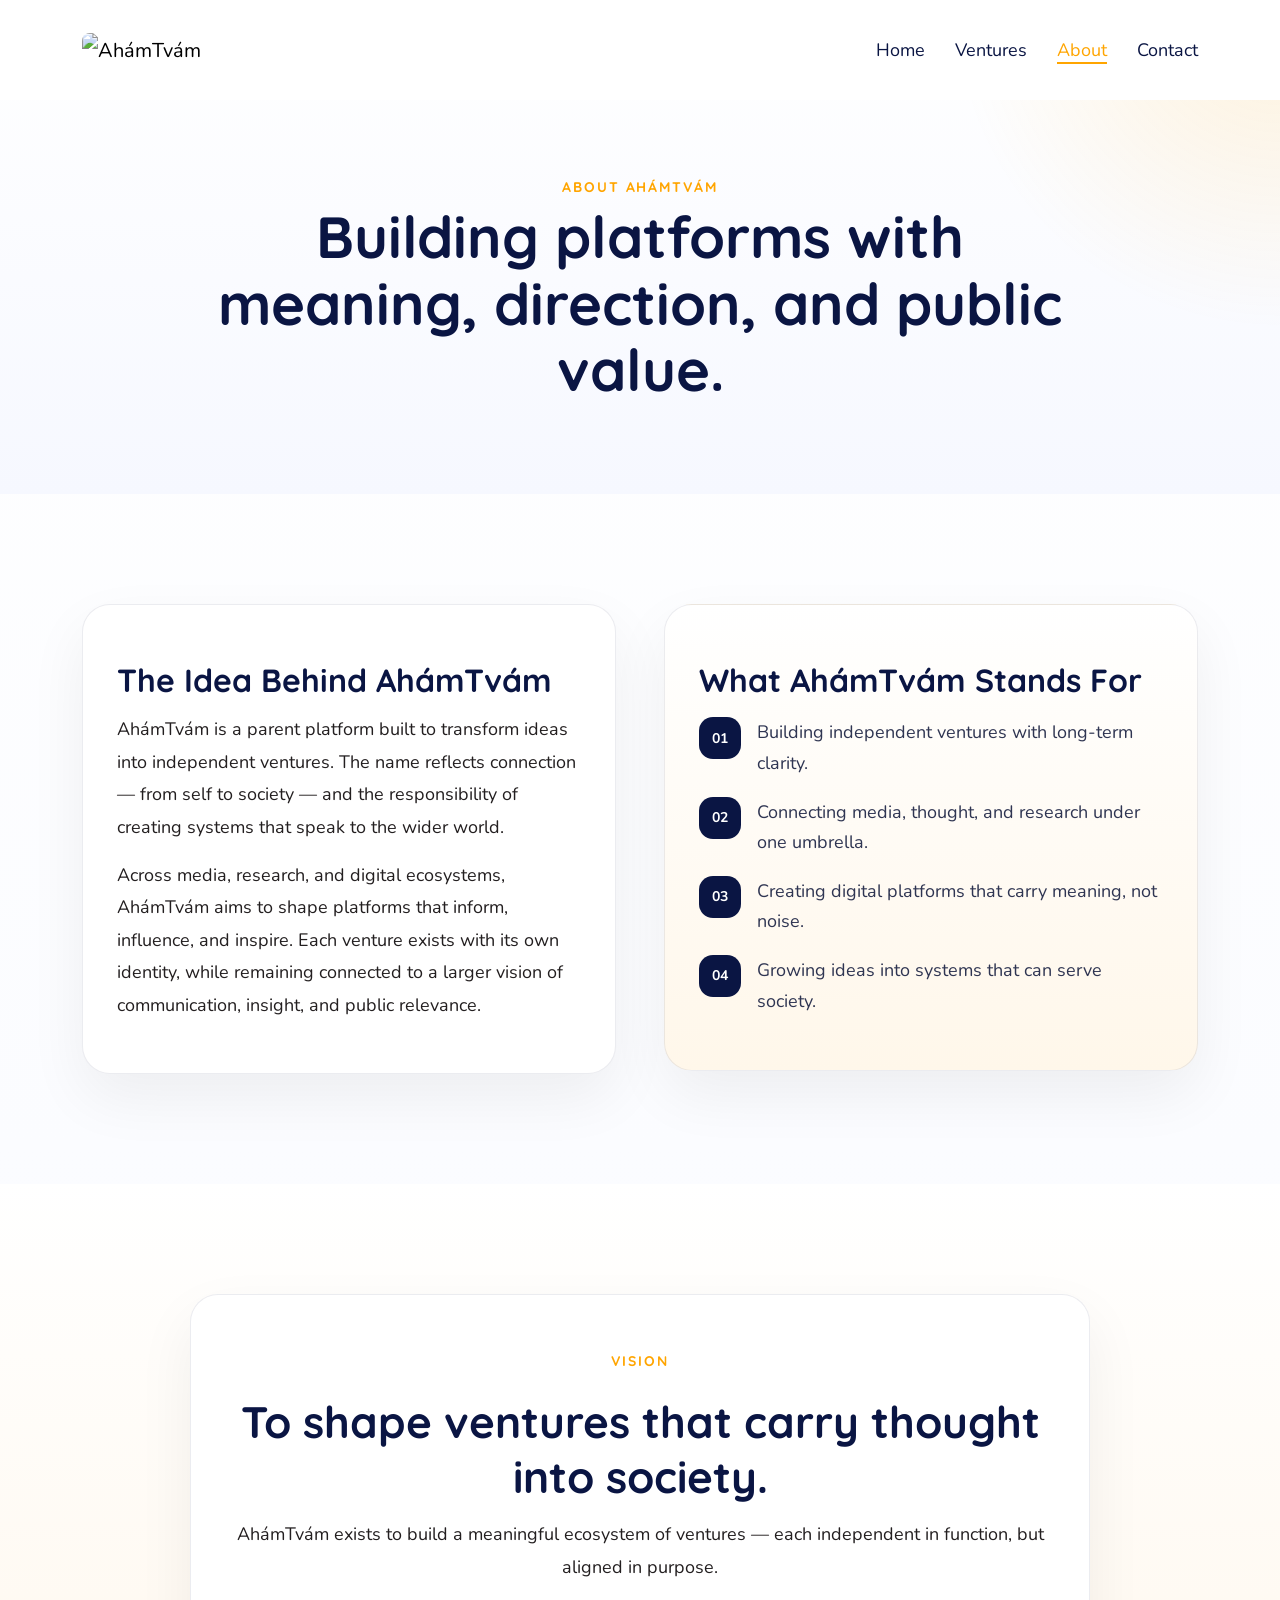
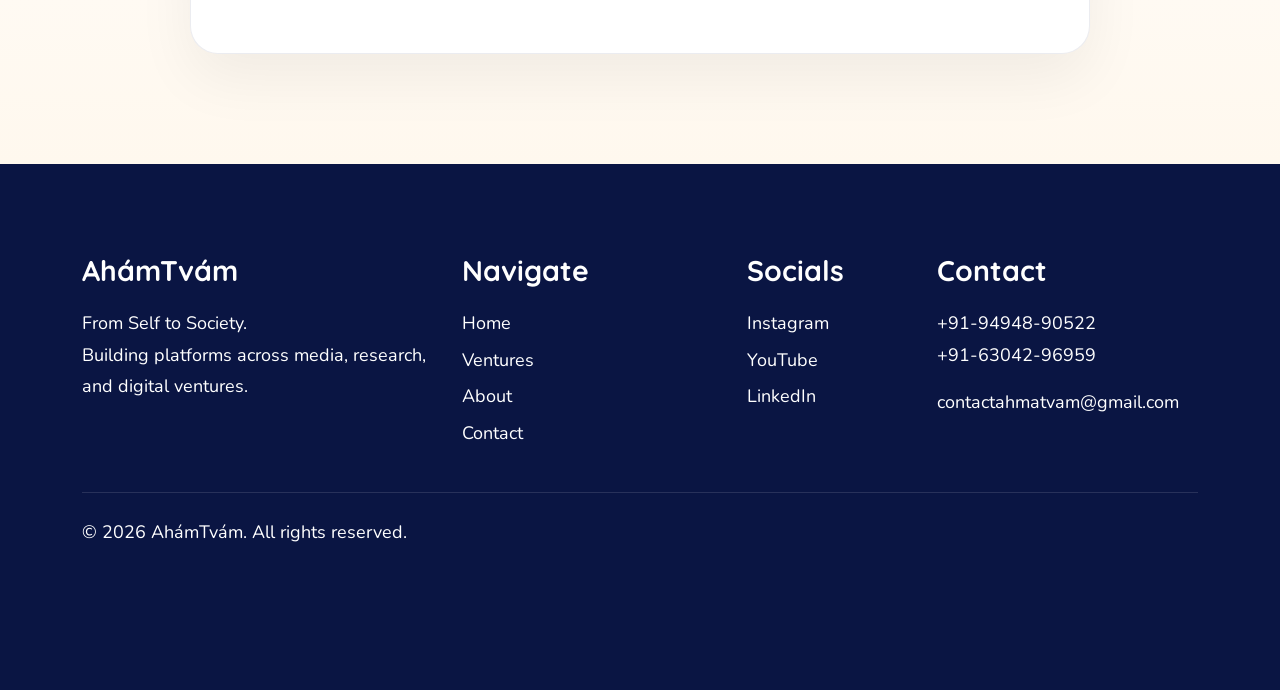
==== about.html @ 013cb541 "Add files via upload" ====
<!doctype html>
<html class="no-js" lang="en">
<head>
    <meta charset="utf-8">
    <title>About — AhámTvám</title>
    <meta name="description" content="About AhámTvám">
    <meta name="viewport" content="width=device-width, initial-scale=1">
    <meta name="theme-color" content="#0A1543">
    <link rel="icon" type="image/jpeg" href="images/ahamtvam-logo.jpeg"/>
    <link rel="stylesheet" href="css/aos.css">
    <link rel="stylesheet" href="css/normalize.css">
    <link rel="stylesheet" href="css/slinky.min.css">
    <link rel="stylesheet" href="css/slinky-mobile-theme.css">
    <link rel="stylesheet" href="css/font-awesome.min.css">
    <link href="https://cdn.jsdelivr.net/npm/bootstrap@5.1.3/dist/css/bootstrap.min.css" rel="stylesheet" crossorigin="anonymous">
    <link rel="stylesheet" href="css/main.css">
    <link rel="stylesheet" href="css/reset.css">
    <link rel="stylesheet" href="css/miwlo.css">
    <link rel="stylesheet" href="css/responsive.css">
    <link rel="stylesheet" href="css/ahamtvam-custom.css">
</head>
<body class="inner-page-body">
    <header class="header-area-desktop miwlo-white-bg miwlo-header-black">
        <div class="container"><div class="row"><div class="col">
            <nav class="navbar navbar-expand-md miwlo-initial-navbar">
                <a class="navbar-brand" href="index.html"><img src="images/ahamtvam-logo.jpeg" alt="AhámTvám"></a>
                <div class="collapse navbar-collapse">
                    <ul class="navbar-nav ms-auto">
                        <li class="menu-item"><a href="index.html">Home</a></li>
                        <li class="menu-item"><a href="index.html#ventures">Ventures</a></li>
                        <li class="menu-item"><a class="active" href="about.html">About</a></li>
                        <li class="menu-item"><a href="contact.html">Contact</a></li>
                    </ul>
                </div>
            </nav>
        </div></div></div>
    </header>

    <div class="miwlo-header-area-mobile">
        <div class="miwlo-header-mobile"><div class="container-fluid"><div class="row"><div class="col">
            <ul class="active">
                <li><a class="mobile-logo" href="index.html"><img src="images/ahamtvam-logo.jpeg" alt="AhámTvám"></a></li>
                <li>
                    <a href="#"><span><span class="bar"></span><span class="bar"></span><span class="bar"></span></span></a>
                    <ul>
                        <li><a href="index.html">Home</a></li>
                        <li><a href="index.html#ventures">Ventures</a></li>
                        <li><a href="about.html">About</a></li>
                        <li><a href="contact.html">Contact</a></li>
                    </ul>
                </li>
            </ul>
        </div></div></div></div>
    </div>

    <section class="inner-page-hero">
        <div class="container">
            <div class="row">
                <div class="col-12 text-center" data-aos="fade-up" data-aos-delay="150">
                    <p class="section-subheading">About AhámTvám</p>
                    <h1>Building platforms with meaning, direction, and public value.</h1>
                </div>
            </div>
        </div>
    </section>

    <section class="ahamtvam-section">
        <div class="container">
            <div class="row g-5 align-items-start">
                <div class="col-lg-6" data-aos="fade-up" data-aos-delay="200">
                    <div class="copy-panel">
                        <h2>The Idea Behind AhámTvám</h2>
                        <p>AhámTvám is a parent platform built to transform ideas into independent ventures. The name reflects connection — from self to society — and the responsibility of creating systems that speak to the wider world.</p>
                        <p>Across media, research, and digital ecosystems, AhámTvám aims to shape platforms that inform, influence, and inspire. Each venture exists with its own identity, while remaining connected to a larger vision of communication, insight, and public relevance.</p>
                    </div>
                </div>
                <div class="col-lg-6" data-aos="fade-up" data-aos-delay="300">
                    <div class="copy-panel emphasis-panel">
                        <h2>What AhámTvám Stands For</h2>
                        <ul class="about-list">
                            <li><span>01</span> Building independent ventures with long-term clarity.</li>
                            <li><span>02</span> Connecting media, thought, and research under one umbrella.</li>
                            <li><span>03</span> Creating digital platforms that carry meaning, not noise.</li>
                            <li><span>04</span> Growing ideas into systems that can serve society.</li>
                        </ul>
                    </div>
                </div>
            </div>
        </div>
    </section>

    <section class="ahamtvam-section philosophy-section">
        <div class="container">
            <div class="philosophy-panel text-center" data-aos="zoom-in" data-aos-delay="150">
                <p class="section-subheading">Vision</p>
                <h2>To shape ventures that carry thought into society.</h2>
                <p>AhámTvám exists to build a meaningful ecosystem of ventures — each independent in function, but aligned in purpose.</p>
            </div>
        </div>
    </section>

    <div class="miwlo-footer-wrap ahamtvam-footer">
        <div class="container">
            <div class="row g-4">
                <div class="col-lg-4 col-sm-12">
                    <div class="miwlo-footer-text">
                        <h3>AhámTvám</h3>
                        <p>From Self to Society.<br>Building platforms across media, research, and digital ventures.</p>
                    </div>
                </div>
                <div class="col-lg-3 col-sm-4">
                    <div class="miwlo-footer-text">
                        <h3>Navigate</h3>
                        <ul>
                            <li><a href="index.html">Home</a></li>
                            <li><a href="index.html#ventures">Ventures</a></li>
                            <li><a href="about.html">About</a></li>
                            <li><a href="contact.html">Contact</a></li>
                        </ul>
                    </div>
                </div>
                <div class="col-lg-2 col-sm-4">
                    <div class="miwlo-footer-text">
                        <h3>Socials</h3>
                        <ul>
                            <li><a href="https://www.instagram.com/ahamtvam_media/" target="_blank" rel="noopener">Instagram</a></li>
                            <li><a href="https://www.youtube.com/@Ah%C3%A1mTv%C3%A1m_Media" target="_blank" rel="noopener">YouTube</a></li>
                            <li><a href="https://in.linkedin.com/in/ah%C3%A1mtv%C3%A1m-media-31b604326" target="_blank" rel="noopener">LinkedIn</a></li>
                        </ul>
                    </div>
                </div>
                <div class="col-lg-3 col-sm-4">
                    <div class="miwlo-footer-text">
                        <h3>Contact</h3>
                        <p>+91-94948-90522<br>+91-63042-96959</p>
                        <p><a href="mailto:contactahmatvam@gmail.com">contactahmatvam@gmail.com</a></p>
                    </div>
                </div>
            </div>
            <div class="footer-bottom-note"><p>© 2026 AhámTvám. All rights reserved.</p></div>
        </div>
    </div>

    <script src="https://code.jquery.com/jquery-3.6.0.min.js" crossorigin="anonymous"></script>
    <script src="https://cdn.jsdelivr.net/npm/bootstrap@5.1.3/dist/js/bootstrap.bundle.min.js" crossorigin="anonymous"></script>
    <script src="js/vendor/modernizr-3.11.2.min.js"></script>
    <script src="js/parallax.min.js"></script>
    <script src="js/parallax-scroll.js"></script>
    <script src="js/aos.js"></script>
    <script src="js/font-awesome.min.js"></script>
    <script src="js/slinky.min.js"></script>
    <script src="js/app.js"></script>
</body>
</html>
---- css/slinky.min.css ----
.slinky-menu{overflow:hidden;transform:translateZ(0)}.slinky-menu>ul{left:0;position:relative;transform:translateZ(0)}.slinky-menu li,.slinky-menu ul{list-style:none;margin:0}.slinky-menu ul{width:100%}.slinky-menu a{align-items:center;display:flex}.slinky-menu a span{flex:1;line-height:1.4}.slinky-menu li ul{display:none;left:100%;position:absolute;top:0}.slinky-menu .header{display:flex}.slinky-menu .header .title{flex:1;line-height:1.4;margin:0;order:1}.slinky-theme-default{background:#f6f7f8}.slinky-theme-default .title{color:#333;padding:1em}.slinky-theme-default li{line-height:1}.slinky-theme-default a:not(.back){color:#333;padding:1em}.slinky-theme-default a:not(.back):hover{background:rgba(90,200,250,.25)}.slinky-theme-default a:not(.back):active{background:rgba(90,200,250,.5)}.slinky-theme-default .back::before,.slinky-theme-default .next::after{background:url([data-uri]) center no-repeat;background-size:1em;content:'';height:1em;opacity:.25;transition:.2s;width:1em}.slinky-theme-default .next::after{margin-left:1em}.slinky-theme-default .back::before{padding:1em;transform:scaleX(-1)}.slinky-theme-default .back:hover::before,.slinky-theme-default .next:hover::after{opacity:.75}.slinky-theme-default .back:active::before,.slinky-theme-default .next:active::after{opacity:1}
---- css/slinky-mobile-theme.css ----
/*
-- Mobile Header
==========================================================
*/

.miwlo-header-area-mobile {
    display: none;
    position: fixed;
    z-index: 101;
    background-color: #ffffff;
    width: 100%;
    left: 0;
    top: 0;
    transition: all 0.4s ease-in-out;
    box-shadow: 0px 4px 5px 0px rgba(0, 0, 30, 0.06);
}

.miwlo-header-mobile .col > ul > li:last-child {
    float: right;
    margin: 19px 0;
}

.miwlo-header-mobile .col > ul > li {
    display: inline-block;
}

.miwlo-header-mobile a.mobile-logo {
    padding-left: 0;
    padding-top: 10px;
    padding-bottom: 10px;
}

.miwlo-header-mobile a.mobile-logo img {
    width: 70px;
}

.miwlo-header-mobile ul li a {
    text-decoration: none;
}

.miwlo-header-area-mobile .slinky-theme-default {
    background-color: #FFF;
}

.miwlo-header-mobile .col ul li ul li a:not(.back) {
    font-weight: 500;
    font-size: 18px;
    color: #000;
    display: block;
    padding: .6em 1em;
    transition: all 0.4s ease-in-out;
}

.bar {
    background-color: #333;
    height: 2px;
    width: 20px;
    display: block;
}

.bar:not(:last-child) {
    margin-bottom: 5px;
}

.bar:first-child {
    width: 30px;
}

.bar:last-child {
    width: 10px;
}

.slinky-theme-default .back::before,
.slinky-theme-default .next::after {
    position: relative;
    display: inline-block;
    top: 4px;
}

.miwlo-header-area-mobile .col {
    background-color: transparent;
    min-height: 90px;
}

.miwlo-header-area-mobile .col ul > li:last-child > a:after {
    display: none;
}

.slinky-theme-default a:not(.back):hover {
    background: transparent;
    color: #6513e1;
}

.slinky-theme-default .back:before {
    padding: 1em 0;
    left: 16px;
}

.slinky-theme-default .next::after {
    float: right;
}

.miwlo-header-area-mobile .mobile-header-btn-wrapper {
    position: absolute;
    right: 70px;
    top: 50%;
    transform: translateY(-50%);
}

.miwlo-header-area-mobile .mobile-header-btn-wrapper .miwlo-btn-pill {
    color: #FFF;
    padding: 14px 28px;
    display: inline-block;
}
---- css/main.css ----
/*! HTML5 Boilerplate v8.0.0 | MIT License | https://html5boilerplate.com/ */

/* main.css 2.1.0 | MIT License | https://github.com/h5bp/main.css#readme */
/*
 * What follows is the result of much research on cross-browser styling.
 * Credit left inline and big thanks to Nicolas Gallagher, Jonathan Neal,
 * Kroc Camen, and the H5BP dev community and team.
 */

/* ==========================================================================
   Base styles: opinionated defaults
   ========================================================================== */

html {
  color: #222;
  font-size: 1em;
  line-height: 1.4;
}

/*
 * Remove text-shadow in selection highlight:
 * https://twitter.com/miketaylr/status/12228805301
 *
 * Vendor-prefixed and regular ::selection selectors cannot be combined:
 * https://stackoverflow.com/a/16982510/7133471
 *
 * Customize the background color to match your design.
 */

::-moz-selection {
  background: transparent;
  text-shadow: none;
}

::selection {
  background: transparent;
  text-shadow: none;
}

h1::-moz-selection {
  background: #6513e1;
  color: #FFF;
}

h1::selection {
  background: #6513e1;
  color: #FFF;
}

h2::-moz-selection {
  background: #6513e1;
  color: #FFF;
}

h2::selection {
  background: #6513e1;
  color: #FFF;
}

h3::-moz-selection {
  background: #6513e1;
  color: #FFF;
}

h3::selection {
  background: #6513e1;
  color: #FFF;
}

h4::-moz-selection {
  background: #6513e1;
  color: #FFF;
}

h4::selection {
  background: #6513e1;
  color: #FFF;
}

h5::-moz-selection {
  background: #6513e1;
  color: #FFF;
}

h5::selection {
  background: #6513e1;
  color: #FFF;
}

h6::-moz-selection {
  background: #6513e1;
  color: #FFF;
}

h6::selection {
  background: #6513e1;
  color: #FFF;
}

p::-moz-selection {
  background: #6513e1;
  color: #FFF;
}

p::selection {
  background: #6513e1;
  color: #FFF;
}










.miwlo-orange ::-moz-selection {
  background: transparent;
  text-shadow: none;
}

.miwlo-orange ::selection {
  background: transparent;
  text-shadow: none;
}

.miwlo-orange h1::-moz-selection {
  background: #f55959;
  color: #FFF;
}

.miwlo-orange h1::selection {
  background: #f55959;
  color: #FFF;
}

.miwlo-orange h2::-moz-selection {
  background: #f55959;
  color: #FFF;
}

.miwlo-orange h2::selection {
  background: #f55959;
  color: #FFF;
}

.miwlo-orange h3::-moz-selection {
  background: #f55959;
  color: #FFF;
}

.miwlo-orange h3::selection {
  background: #f55959;
  color: #FFF;
}

.miwlo-orange h4::-moz-selection {
  background: #f55959;
  color: #FFF;
}

.miwlo-orange h4::selection {
  background: #f55959;
  color: #FFF;
}

.miwlo-orange h5::-moz-selection {
  background: #f55959;
  color: #FFF;
}

.miwlo-orange h5::selection {
  background: #f55959;
  color: #FFF;
}

.miwlo-orange h6::-moz-selection {
  background: #f55959;
  color: #FFF;
}

.miwlo-orange h6::selection {
  background: #f55959;
  color: #FFF;
}

.miwlo-orange p::-moz-selection {
  background: #f55959;
  color: #FFF;
}

.miwlo-orange p::selection {
  background: #f55959;
  color: #FFF;
}

/*
 * A better looking default horizontal rule
 */

hr {
  display: block;
  height: 1px;
  border: 0;
  border-top: 1px solid #ccc;
  margin: 1em 0;
  padding: 0;
}

/*
 * Remove the gap between audio, canvas, iframes,
 * images, videos and the bottom of their containers:
 * https://github.com/h5bp/html5-boilerplate/issues/440
 */

audio,
canvas,
iframe,
img,
svg,
video {
  vertical-align: middle;
}

/*
 * Remove default fieldset styles.
 */

fieldset {
  border: 0;
  margin: 0;
  padding: 0;
}

/*
 * Allow only vertical resizing of textareas.
 */

textarea {
  resize: vertical;
}

/* ==========================================================================
   Author's custom styles
   ========================================================================== */

/* ==========================================================================
   Helper classes
   ========================================================================== */

/*
 * Hide visually and from screen readers
 */

.hidden,
[hidden] {
  display: none !important;
}

/*
 * Hide only visually, but have it available for screen readers:
 * https://snook.ca/archives/html_and_css/hiding-content-for-accessibility
 *
 * 1. For long content, line feeds are not interpreted as spaces and small width
 *    causes content to wrap 1 word per line:
 *    https://medium.com/@jessebeach/beware-smushed-off-screen-accessible-text-5952a4c2cbfe
 */

.sr-only {
  border: 0;
  clip: rect(0, 0, 0, 0);
  height: 1px;
  margin: -1px;
  overflow: hidden;
  padding: 0;
  position: absolute;
  white-space: nowrap;
  width: 1px;
  /* 1 */
}

/*
 * Extends the .sr-only class to allow the element
 * to be focusable when navigated to via the keyboard:
 * https://www.drupal.org/node/897638
 */

.sr-only.focusable:active,
.sr-only.focusable:focus {
  clip: auto;
  height: auto;
  margin: 0;
  overflow: visible;
  position: static;
  white-space: inherit;
  width: auto;
}

/*
 * Hide visually and from screen readers, but maintain layout
 */

.invisible {
  visibility: hidden;
}

/*
 * Clearfix: contain floats
 *
 * For modern browsers
 * 1. The space content is one way to avoid an Opera bug when the
 *    `contenteditable` attribute is included anywhere else in the document.
 *    Otherwise it causes space to appear at the top and bottom of elements
 *    that receive the `clearfix` class.
 * 2. The use of `table` rather than `block` is only necessary if using
 *    `:before` to contain the top-margins of child elements.
 */

.clearfix::before,
.clearfix::after {
  content: " ";
  display: table;
}

.clearfix::after {
  clear: both;
}

/* ==========================================================================
   EXAMPLE Media Queries for Responsive Design.
   These examples override the primary ('mobile first') styles.
   Modify as content requires.
   ========================================================================== */

@media only screen and (min-width: 35em) {
  /* Style adjustments for viewports that meet the condition */
}

@media print,
  (-webkit-min-device-pixel-ratio: 1.25),
  (min-resolution: 1.25dppx),
  (min-resolution: 120dpi) {
  /* Style adjustments for high resolution devices */
}

/* ==========================================================================
   Print styles.
   Inlined to avoid the additional HTTP request:
   https://www.phpied.com/delay-loading-your-print-css/
   ========================================================================== */

@media print {
  *,
  *::before,
  *::after {
    background: #fff !important;
    color: #000 !important;
    /* Black prints faster */
    box-shadow: none !important;
    text-shadow: none !important;
  }

  a,
  a:visited {
    text-decoration: underline;
  }

  a[href]::after {
    content: " (" attr(href) ")";
  }

  abbr[title]::after {
    content: " (" attr(title) ")";
  }

  /*
   * Don't show links that are fragment identifiers,
   * or use the `javascript:` pseudo protocol
   */
  a[href^="#"]::after,
  a[href^="javascript:"]::after {
    content: "";
  }

  pre {
    white-space: pre-wrap !important;
  }

  pre,
  blockquote {
    border: 1px solid #999;
    page-break-inside: avoid;
  }

  /*
   * Printing Tables:
   * https://web.archive.org/web/20180815150934/http://css-discuss.incutio.com/wiki/Printing_Tables
   */
  thead {
    display: table-header-group;
  }

  tr,
  img {
    page-break-inside: avoid;
  }

  p,
  h2,
  h3 {
    orphans: 3;
    widows: 3;
  }

  h2,
  h3 {
    page-break-after: avoid;
  }
}
---- css/miwlo.css ----
/*------------------------------------------------------------------
[Main Stylesheet]

Project     :  Miwlo - Landing Page HTML Template
Version     :  1.0.1
Primary Use :  Saas & Software Startup
Last change :  04/03/2022[Initial Release!]
Updated By  :  ThemesTrace
-------------------------------------------------------------------*/

/*------------------------------------------------------------------
[Table of contents]

01. Body / Typography
02. Header Area
03. Miwlo App Landing
04. Miwlo Saas Landing
05. Miwlo Product Landing
06. Miwlo Digital Landing
07. About
08. Contact
09. Blog
10. Footer

-------------------------------------------------------------------*/

/*------------------------------------------------------------------
[Color codes]

# Dark: #01024e
# Grey: #c7c7c7
# Primary Color: #ff6464
# */

/*------------------------------------------------------------------
[Typography]

Body            :   18px font-family: 'Nunito', sans-serif;
Headers         :   'Lora', serif;
Input, textarea :   'Nunito', sans-serif;
Sidebar heading :   'Quicksand', sans-serif;

-------------------------------------------------------------------*/

/*
01. Body / Typography
==========================================================
*/

@import url('https://fonts.googleapis.com/css2?family=Quicksand:wght@400;500;600;700&display=swap');
@import url('https://fonts.googleapis.com/css2?family=Nunito:wght@300;400;500&display=swap');
@import url('https://fonts.googleapis.com/css2?family=Lora:wght@400;500;600;700&display=swap');

body {
    font-family: 'Nunito', sans-serif;
    font-size: 18px;
    color: #231f20;
}

h1,
h2,
h3,
h4,
h5,
h6 {
    font-family: 'Quicksand', sans-serif;
}

p {
    color: #231f20;
}

img {
	max-width: 100%;
}

.miwlo-shrink {
    position: relative;
    max-width: 80%;
    margin: 0 auto;
}

.no-padding {
    padding-left: 0;
    padding-right: 0;
}

.miwlo-btn-pill,
.miwlo-btn-border {
    padding: 10px 30px;
    display: inline-block;
    text-decoration: none;
    border-radius: 5px;
    width: max-content;
    -webkit-transition: all .3s ease-in;
    -o-transition: all .3s ease-in;
    transition: all .3s ease-in;
}

.miwlo-btn-pill {
    background-color: #6513e1;
    color: #FFF;
    border: 2px solid transparent;
}

.miwlo-btn-pill span,
.miwlo-btn-border span {
    display: block;
    color: #898989;
    font-size: 14px;
    line-height: 1;
}

.miwlo-header-area-mobile .miwlo-btn-pill span,
.miwlo-header-area-mobile .miwlo-btn-border span {
    color: #FFF;
    font-size: 18px;
}

.miwlo-btn-pill:hover span {
    color: #6513e1 !important;
}

.miwlo-btn-pill .icon,
.miwlo-btn-border .icon {
    font-size: 30px;
    margin-right: 13px;
}

.miwlo-btn-pill:hover {
    text-decoration: none;
    background-color: transparent;
    border: 2px solid #6513e1;
    color: #6513e1;
}

.miwlo-btn-border {
    border: 2px solid #6513e1;
    color: #6513e1;
}

.miwlo-btn-border:hover {
    text-decoration: none;
    color: #FFF;
    background-color: #6513e1;
    border: 2px solid transparent;
}

.miwlo-btn-pill.radius,
.miwlo-btn-border.radius {
    border-radius: 50px;
}

.miwlo-btn-pill.primary,
.miwlo-btn-border.primary {
    border-radius: 10px;
}

.miwlo-btn-pill.btn-orange {
    background-color: #f55959;
}

.miwlo-btn-pill.btn-orange:hover {
    border: 2px solid #f55959;
    background-color: transparent;
    color: #f55959;
}

.miwlo-btn-pill.btn-orange:hover span {
    color: #f55959;
}

.miwlo-btn-border.btn-orange {
    border: 2px solid #f55959;
    color: #f55959;
}

.miwlo-btn-border.btn-orange:hover {
    background-color: #f55959;
    border: 2px solid transparent;
}

.miwlo-btn-border.btn-black {
    border: 2px solid #231f20;
    color: #231f20;
}

.miwlo-btn-border.btn-black:hover {
    background-color: #231f20;
    color: #FFF;
    border: 2px solid transparent;
}

.miwlo-btn-pill.btn-black {
    background-color: #231f20;
}

.miwlo-btn-pill.btn-black:hover {
    border: 2px solid #231f20;
    background-color: transparent;
    color: #231f20;
}

.miwlo-btn-pill.btn-black:hover span {
    color: #231f20;
}

.section-heading {
    font-weight: 600;
}

.section-subheading {
    color: #797979;
}

.section-subheading-orange {
    color: #f55959;
}

.section-subheading,
.section-subheading-orange {
    font-family: 'Quicksand', sans-serif;
    line-height: 1;
    margin-bottom: 0;
    font-size: 18px;
    letter-spacing: 0.7px;
    text-transform: uppercase;
}

@-moz-keyframes spin {
    100% {
        -moz-transform: rotate(360deg);
    } 
}
@-webkit-keyframes spin {
    100% {
        -webkit-transform: rotate(360deg);
    }
}
@keyframes spin {
    100% {
        -webkit-transform: rotate(360deg);
        transform:rotate(360deg);
    }
}

.loader-wrapper {
	position: fixed;
    top: 0;
    left: 0;
    right: 0;
	z-index: 99999;
	text-align: center;
	background-color: #FFF;
	display: flex;
	flex-direction: column;
	align-items: center;
	justify-content: center;
	height: 100vh;
    background-image: url(../images/shape/dot-grid.png);
}

.loading-text h1 {
	background-image: url(https://media.giphy.com/media/26BROrSHlmyzzHf3i/giphy.gif);
	background-size: cover;
	color: transparent;
	-moz-background-clip: text;
	-webkit-background-clip: text;
	font-size: 120px;
}



/*
02. Header Area
==========================================================
*/

.header-area-desktop {
    position: fixed;
    top: 0;
    width: 100%;
    z-index: 999;
    height: 100px;
    -webkit-transition: all .3s ease-in;
    -o-transition: all .3s ease-in;
    transition: all .3s ease-in;
}

.navbar-brand img {
    width: 70px;
}

.miwlo-white-bg {
    background-color: #fff;
}

.header-area-desktop.fixed {
    background: #fff;
	box-shadow: 0px 0px 30px 0px rgba(0, 0, 0, 0.04);
}

.miwlo-initial-navbar {
    padding: 0;
}

.miwlo-initial-navbar ul.navbar-nav > li > a {
    position: relative;
    font-size: 18px;
    text-transform: capitalize;
    text-decoration: none;
    line-height: 100px;
    color: #231f20;
    -webkit-transition: all .3s ease-in;
    -o-transition: all .3s ease-in;
    transition: all .3s ease-in;
}

.miwlo-initial-navbar ul.navbar-nav > li:not(:last-child) {
    margin-right: 30px;
}

.miwlo-white-menu .miwlo-initial-navbar .navbar-collapse > ul.navbar-nav > li > a,
.miwlo-white-menu .miwlo-initial-navbar .navbar-collapse > ul.navbar-nav > li > a:hover {
    color: #fff;
}

.miwlo-white-menu.fixed .miwlo-initial-navbar ul.navbar-nav li a,
.miwlo-white-menu.fixed .miwlo-initial-navbar ul.navbar-nav li a:hover {
    color: #231f20;
}

.fixed .miwlo-initial-navbar > ul.navbar-nav > li a {
    line-height: 80px;
    height: 80px;
}

.mega-menu-wrap a p {
    position: relative;
    display: block; 
    width: max-content;
    margin: auto;
}

.miwlo-dropdown-menu li a {
    position: relative;
}

.miwlo-initial-navbar .collapse > ul.navbar-nav > li > a:before,
.mega-menu-wrap a p:before,
.miwlo-dropdown-menu li a:before {
    content: '';
    position: absolute;
    left: 0;
    top: 100%;
    width: 100%;
    border-top-width: .13em;
    border-top-style: solid;
    transform: scaleX(0);
    transform-origin: right center;
    transition: transform 0.25s cubic-bezier(0.86, .2, 0.17, 1);
}

.miwlo-header-blue .miwlo-initial-navbar .collapse > ul.navbar-nav > li > a:before,
.miwlo-header-blue .mega-menu-wrap a p:before {
    border-color: #6513e1;
}

.miwlo-header-orange .miwlo-initial-navbar .collapse > ul.navbar-nav > li > a:before,
.miwlo-header-orange .mega-menu-wrap a p:before {
    border-color: #f55959;
}

.miwlo-header-blue .miwlo-initial-navbar .collapse > ul.navbar-nav > li > a.active,
.miwlo-header-blue .miwlo-initial-navbar .collapse > ul.navbar-nav > li > a:hover {
    color: #6513e1;
}

.miwlo-header-orange .miwlo-initial-navbar .collapse > ul.navbar-nav > li > a.active,
.miwlo-header-orange .miwlo-initial-navbar .collapse > ul.navbar-nav > li > a:hover {
    color: #f55959;
}

.miwlo-initial-navbar ul.navbar-nav li a:hover:before,
.miwlo-initial-navbar ul.navbar-nav li a.active:before,
.mega-menu-wrap a:hover p:before {
    transform: scaleX(1);
    transform-origin: left center;
}

/* Dropdown menu css */

.miwlo-initial-navbar ul li ul.sub-menu {
    position: absolute;
    background-color: #fff;
    width: 250px;
    z-index: 9;
    margin: 0;
    padding: 0;
    list-style: none;
    opacity: 0;
    visibility: hidden;
    border-radius: 5px;
    transform: translate(0, 10px);
    transition: opacity 200ms ease-in, transform 200ms ease-in, visibility 200ms ease-in;
}

.miwlo-initial-navbar ul li:hover > ul.sub-menu {
    opacity: 1;
    transform: translate(0, 0);
    visibility: visible;
}

.miwlo-initial-navbar ul li ul.sub-menu li:first-child a {
    padding-top: 24px;
}

.miwlo-initial-navbar ul li ul.sub-menu li:last-child a {
    padding-bottom: 24px;
}

.miwlo-initial-navbar ul li ul.sub-menu li a {
    color: #01024e;
    line-height: 1;
    padding: 0;
    font-size: 16px;
    text-decoration: none;
    display: inline-block;
    padding: 15px 20px;
    position: relative;
    margin-right: 0;
    width: 100%;
    background: #fff;
    border-radius: 5px;
    -webkit-transition: all .3s ease-in;
    -o-transition: all .3s ease-in;
    transition: all .3s ease-in;
}

.miwlo-initial-navbar ul li ul.sub-menu li:hover a {
    box-shadow: 0px 4px 5px 0px rgba(0, 0, 30, 0.06);
    -webkit-transform: scale(1.04);
    -moz-transform: scale(1.04);
    -ms-transform: scale(1.04);
    -o-transform: scale(1.04);
    transform: scale(1.04);
}

li.mega-drop-down {
	position: static;
}

.miwlo-dropdown {
    position: relative;
}

.mega-menu,
.miwlo-dropdown-menu {
	right: 0;
	padding-top: 0;
	position: absolute;
	background-color: #FFF;
	visibility: hidden;
	opacity: 0;
	display: block;
	top: 100%;
    -webkit-transform: translateY(20px);
    -ms-transform: translateY(20px);
    transform: translateY(20px);
    -webkit-transition: all .3s ease-in;
    -o-transition: all .3s ease-in;
    transition: all .3s ease-in;
	border-radius: 10px;
	box-shadow: 0px 0px 30px 0px rgba(0, 0, 0, 0.04);
}

.mega-menu {
	left: 0;
}

.miwlo-dropdown-menu {
    width: max-content;
    left: -50px;
}

.miwlo-dropdown-menu {
    margin: 0;
    padding: 30px;
    list-style: none;
}

.miwlo-dropdown-menu li:not(:last-child) {
    padding-bottom: 10px;
}

.miwlo-dropdown-menu li a {
    text-decoration: none;
}

.miwlo-dropdown-menu li a:hover {
    color: #231f20;
}

.mega-drop-down:hover .mega-menu,
.miwlo-dropdown:hover .miwlo-dropdown-menu {
	visibility: visible;
	opacity: 1;
    -webkit-transform: translateY(0);
    -ms-transform: translateY(0);
    transform: translateY(0);
}

.mega-menu-wrap {
	padding: 30px;
}

.mega-menu-wrap a,
.mega-menu-wrap a:hover {
	text-decoration: none;
}

.mega-menu-wrap a:hover > img {
	opacity: .5;
}

.mega-menu-wrap a img {
	box-shadow: 0px 0px 30px 0px rgba(0, 0, 0, 0.04);
	border: 1px solid #efefef;
    border-radius: 10px;
    -webkit-transition: all .3s ease-in;
    -o-transition: all .3s ease-in;
    transition: all .3s ease-in;
}

.mega-menu-wrap a p {
    text-align: center;
    margin-top: 20px;
    margin-bottom: 0;
}

.mega-menu-wrap .col-md-3:not(:nth-of-type(-n+4)) {
	margin-top: 30px;
}

.button-wrapper {
    list-style: none;
}


/*
03. Miwlo App Landing
==========================================================
*/

.miwlo-app-landing-banner-wrap {
    position: relative;
    background-color: #FBEFE7;
}

.app-landing-top-shape .small-dot-wrapper,
.app-landing-top-shape .app-circle-shape,
.app-landing-top-shape .circle-dot-left,
.app-landing-top-shape .circle-dot-right,
.app-landing-bottom-shape .app-line-dot-small-bottom,
.app-landing-bottom-shape .circle-dot-bottom-left {
    position: absolute;
}

.app-landing-top-shape .app-circle-shape {
    top: -45px;
    -webkit-animation: spin 3s ease-in infinite;
    -moz-animation: spin 3s ease-in infinite;
    animation: spin 3s ease-in infinite;
}

.app-landing-top-shape .small-dot-wrapper {
    top: 130px;
    left: 30px;
}

.app-landing-bottom-shape .app-line-dot-small-bottom {
    bottom: 100px;
    left: 48%;
}

.app-landing-bottom-shape .circle-dot-bottom-left {
    left: 50px;
    bottom: 150px;
}

.miwlo-app-landing-banner-text h2 {
    font-family: 'Lora', serif;
    font-weight: 400;
}

.miwlo-app-landing-banner-text a {
    margin-top: 20px;
    margin-right: 15px;
}

.miwlo-app-landing-banner-right {
    position: relative;
}

.miwlo-app-landing-banner-image,
.miwlo-app-landing-banner-image .mobile {
    position: relative;
    z-index: 1;;
}

@keyframes rotate {
    to {
      transform: rotate(360deg);
    }
  }

.miwlo-app-landing-banner-image .mobile {
    width: 65%;
    display: block;
    margin: auto;
}


.app-landing-moible-bg {
    opacity: .7;
    position: absolute;
    top: 50%;
    transform: translateY(-50%);
}

.miwlo-why-choose-wrap {
    position: relative;
}

.miwlo-why-choose-left-shape,
.miwlo-why-choose-right-shape {
    position: absolute;
}

.miwlo-why-choose-left-shape {
    top: 50%;
    -webkit-transform: translateY(-50%);
    -moz-transform: translateY(-50%);
    transform: translateY(-50%);
}

.miwlo-why-choose-right-shape {
    right: 0;
    top: 0;
    z-index: -1;
}

.why-choice-options {
    background-color: #FFF;
    box-shadow: 0px 0px 30px 0px rgb(0 0 0 / 4%);
    padding: 50px 40px;
    border-radius: 20px;
}

.why-choice-options h2 {
    font-size: 60px;
    margin-bottom: 10px;
}

.why-choice-options h2 + p {
    opacity: .8;
}

.why-choice-options p {
    margin-bottom: 0;
}

.why-choice-options-img-wrap {
    position: relative;
    padding-bottom: 30px;
}

.why-choice-options-img-wrap:before {
    position: absolute;
    content: '';
}

.why-choice-options a {
    margin-top: 10px;
}

.why-choice-options.option-two .miwlo-btn-pill {
    border-color: #f55959;
    background-color: #f55959;
    color: #FFF;
}

.why-choice-options.option-two .miwlo-btn-pill:hover {
    background-color: #FFF;
    color: #f55959;
}

.why-choice-options.option-three .miwlo-btn-pill {
    border-color: #49beb7;
    background-color: #49beb7;
    color: #FFF;
}

.why-choice-options.option-three .miwlo-btn-pill:hover {
    background-color: #FFF;
    color: #49beb7;
}

.miwlo-features-wrap {
    position: relative;
}

.miwlo-feature-img-wrapper {
    position: relative;
}

.miwlo-feature-img {
    position: relative;
    z-index: 1;
}

.miwlo-features-text-wrapper h3 {
    font-family: 'Lora', serif;
    font-weight: 400;
}

.miwlo-feature-img img,
.miwlo-feature-small-img-top img,
.miwlo-feature-small-img-bottom img {
    border-radius: 5px;
}

.feature-one.feature-v2 .miwlo-feature-img-shape {
    left: 60px;
}

.miwlo-feature-small-img-top,
.miwlo-feature-small-img-bottom {
    position: absolute !important;
    z-index: 1;
}

.miwlo-feature-small-img-top {
    right: -70px;
    top: -40px;
}

.miwlo-feature-small-img-bottom {
    left: -70px;
    bottom: -20px;
}

.miwlo-feature-img-shape {
    position: absolute;
    top: -50px;
    right: 40px;
}

.miwlo-features-text-wrapper ul {
    margin: 30px 0 0 0;
    padding: 0;
    list-style: none;
}

.miwlo-features-text-wrapper ul li {
    position: relative;
    padding-left: 45px;
}

.miwlo-features-text-wrapper ul li:nth-child(odd):before {
    position: absolute;
    content: '';
    width: 25px;
    height: 25px;
    top: 3px;
    left: 0;
    background-image: url('../images/shape/list-bullet-01.png');
}

.miwlo-features-text-wrapper ul li:nth-child(even):before {
    position: absolute;
    content: '';
    width: 25px;
    height: 25px;
    top: 3px;
    left: 0;
    background-image: url('../images/shape/list-bullet-02.png');
}

.miwlo-features-text-wrapper a {
    margin-top: 20px;
}

.feature-circle-dot-left,
.feature-circle-dot-bottom-left,
.feature-triangle-shape {
    position: absolute;
}

.feature-one .feature-circle-dot-left {
    top: 0;
    left: 200px;
}

.feature-one .feature-circle-dot-bottom-left {
    bottom: -100px;
    left: 250px;
}

.feature-one .feature-triangle-shape {
    right: 0;
    bottom: -100px;
}

.feature-two .feature-circle-dot-left {
    top: 0;
    right: 200px;
}

.feature-two .feature-circle-dot-bottom-left {
    bottom: 0px;
    right: 250px;
}

.feature-two .feature-triangle-shape {
    left: 0;
    bottom: -100px;
}

.miwlo-download-app-wrap {
    position: relative;
    overflow: hidden;
    background-color: #FBEFE7;
}

.miwlo-download-app {
    position: relative;
}

.miwlo-download-shape {
    position: absolute;
    top: -1px;
    left: -1px;
}

.miwlo-download-app-screenshot {
    position: absolute;
    right: 0;
    text-align: right;
}

.miwlo-download-app-text h3,
.miwlo-subscribe-text h3 {
    font-family: 'Lora', serif;
    font-weight: 400;
}

.miwlo-download-app-text a {
    margin-top: 20px;
}

.miwlo-app-screenshot-text {
    margin-bottom: 65px;
}

.miwlo-app-screenshot-preview {
    position: relative;
}

.app-screenshot-mobile-frame {
    position: absolute;
    left: 0;
    right: 0;
    margin: auto;
    width: max-content;
    z-index: 2;
}

.miwlo-app-screenshot-wrap .swiper-container {
    width: 100%;
    padding-bottom: 30px;
    padding-top: 40px;
    margin-left: auto;
    margin-right: auto;
    position: relative;
    overflow: hidden;
    z-index: 1
}

.miwlo-app-screenshot-wrap .swiper-container-no-flexbox .swiper-slide {
    float: left
}

.miwlo-app-screenshot-wrap .swiper-container-vertical>.swiper-wrapper {
    -webkit-box-orient: vertical;
    -ms-flex-direction: column;
    flex-direction: column
}

.miwlo-app-screenshot-wrap .swiper-wrapper {
    position: relative;
    width: 100%;
    height: 100%;
    z-index: 1;
    display: -webkit-box;
    display: -ms-flexbox;
    display: flex;
    -webkit-transition-property: -webkit-transform;
    transition-property: -webkit-transform;
    transition-property: transform;
    transition-property: transform, -webkit-transform;
    box-sizing: content-box
}

.miwlo-app-screenshot-wrap .swiper-container-android .swiper-slide,
.miwlo-app-screenshot-wrap .swiper-wrapper {
    -webkit-transform: translate3d(0, 0, 0);
    transform: translate3d(0, 0, 0);
}

.miwlo-app-screenshot-wrap .swiper-container-multirow>.swiper-wrapper {
    -webkit-box-lines: multiple;
    -moz-box-lines: multiple;
    -ms-flex-wrap: wrap;
    flex-wrap: wrap
}

.miwlo-app-screenshot-wrap .swiper-container-free-mode>.swiper-wrapper {
    -webkit-transition-timing-function: ease-out;
    transition-timing-function: ease-out;
    margin: 0 auto
}

.miwlo-app-screenshot-wrap .swiper-slide {
    -webkit-flex-shrink: 0;
    -ms-flex: 0 0 auto;
    -ms-flex-negative: 0;
    flex-shrink: 0;
    width: 100%;
    height: 100%;
    position: relative
}

.miwlo-app-screenshot-wrap .swiper-3d .swiper-slide-shadow-left,
.miwlo-app-screenshot-wrap .swiper-3d .swiper-slide-shadow-right {
    background-image: none;
}

.miwlo-app-screenshot-wrap .swiper-slide img {
    display: block;
    margin: auto;
    width: 100%;
    box-shadow: 0px 0px 30px 0px rgb(0 0 0 / 4%);
}

.miwlo-app-screenshot-wrap .swiper-container-autoheight,
.miwlo-app-screenshot-wrap .swiper-container-autoheight .swiper-slide {
    height: auto
}

.miwlo-app-screenshot-wrap .swiper-container-autoheight .swiper-wrapper {
    -webkit-box-align: start;
    -ms-flex-align: start;
    align-items: flex-start;
    -webkit-transition-property: -webkit-transform, height;
    -webkit-transition-property: height, -webkit-transform;
    transition-property: height, -webkit-transform;
    transition-property: transform, height;
    transition-property: transform, height, -webkit-transform
}

.miwlo-app-screenshot-wrap .swiper-container .swiper-notification {
    position: absolute;
    left: 0;
    top: 0;
    pointer-events: none;
    opacity: 0;
    z-index: -1000
}

.miwlo-app-screenshot-wrap .swiper-wp8-horizontal {
    -ms-touch-action: pan-y;
    touch-action: pan-y
}

.miwlo-app-screenshot-wrap .swiper-wp8-vertical {
    -ms-touch-action: pan-x;
    touch-action: pan-x
}

.miwlo-app-screenshot-wrap .swiper-container-3d {
    -webkit-perspective: 1200px;
    -o-perspective: 1200px;
    perspective: 1200px
}

.miwlo-app-screenshot-wrap .swiper-container-3d .swiper-cube-shadow,
.miwlo-app-screenshot-wrap .swiper-container-3d .swiper-slide,
.miwlo-app-screenshot-wrap .swiper-container-3d .swiper-slide-shadow-bottom,
.miwlo-app-screenshot-wrap .swiper-container-3d .swiper-slide-shadow-left,
.miwlo-app-screenshot-wrap .swiper-container-3d .swiper-slide-shadow-right,
.miwlo-app-screenshot-wrap .swiper-container-3d .swiper-slide-shadow-top,
.miwlo-app-screenshot-wrap .swiper-container-3d .swiper-wrapper {
    -webkit-transform-style: preserve-3d;
    transform-style: preserve-3d
}

.miwlo-app-screenshot-wrap .swiper-container-3d .swiper-slide-shadow-bottom,
.miwlo-app-screenshot-wrap .swiper-container-3d .swiper-slide-shadow-left,
.miwlo-app-screenshot-wrap .swiper-container-3d .swiper-slide-shadow-right,
.miwlo-app-screenshot-wrap .swiper-container-3d .swiper-slide-shadow-top {
    position: absolute;
    left: 0;
    top: 0;
    width: 100%;
    height: 100%;
    pointer-events: none;
    z-index: 10
}

.miwlo-app-screenshot-wrap .swiper-container-3d .swiper-slide-shadow-left,
.miwlo-app-screenshot-wrap .swiper-container-3d .swiper-slide-shadow-right,
.miwlo-app-screenshot-wrap .swiper-container-3d .swiper-slide-shadow-top,
.miwlo-app-screenshot-wrap .swiper-container-3d .swiper-slide-shadow-bottom {
    background-image: none;
}

.miwlo-app-screenshot-wrap .swiper-container-coverflow .swiper-wrapper,
.miwlo-app-screenshot-wrap .swiper-container-flip .swiper-wrapper {
    -ms-perspective: 1200px
}

.miwlo-app-screenshot-wrap .miwlo-app-screenshot-slide .swiper-slide {
    width: 250px;
    transform: unset !important;
}

.miwlo-app-screenshot-wrap .swiper-slide .slider-image .preview-icon {
    z-index: -1;
    width: calc(100% - 30px);
}

.miwlo-app-screenshot-wrap .swiper-slide.swiper-slide-active .slider-image:hover .preview-icon {
    opacity: 1;
    -ms-filter: "progid:DXImageTransform.Microsoft.Alpha(Opacity=100)";
    z-index: 1;
}

.miwlo-app-screenshot-wrap .slider-image img {
    transform: scale(.9);
}

.miwlo-app-screenshot-wrap .swiper-slide-prev .slider-image img,
.miwlo-app-screenshot-wrap .swiper-slide-next .slider-image img {
    transform: scale(1);
}

.miwlo-app-screenshot-wrap .swiper-slide-prev .slider-image img {
    margin-left: -15px;
}

.miwlo-app-screenshot-wrap .swiper-slide-next .slider-image img {
    margin-right: -15px;
}

.miwlo-app-screenshot-wrap .swiper-slide-active .slider-image img {
    transform: scale(1.1);
    border-radius: 20px;
    -webkit-transition: all .3s ease-in;
    -o-transition: all .3s ease-in;
    transition: all .3s ease-in;
}

.miwlo-app-screenshot-wrap .swiper-next,
.miwlo-app-screenshot-wrap .swiper-prev {
    position: absolute;
    top: 50%;
    transform: translateY(-50%);
    border: 1px solid #231f20;
    background-color: #231f20;
    width: 50px;
    height: 50px;
    border-radius: 50px;
    color: #FFF;
    padding: 10px;
    z-index: 1;
    -webkit-transition: all .3s ease-in;
    -o-transition: all .3s ease-in;
    transition: all .3s ease-in;
}

.miwlo-app-screenshot-wrap .swiper-next:hover,
.miwlo-app-screenshot-wrap .swiper-prev:hover {
    background-color: #FFF;
    color: #231f20;
}

.miwlo-app-screenshot-wrap .swiper-next:focus,
.miwlo-app-screenshot-wrap .swiper-prev:focus {
    outline: 0;
}

.miwlo-app-testimonial-wrap {
    position: relative;
    overflow: hidden;
}

.testimonial-triangle-shape {
    position: absolute;
    right: 0;
    bottom: 200px;
}

.miwlo-app-testimonial-text {
    position: relative;
    overflow: hidden;
    padding: 150px 80px 145px 80px;
    background-color: #FBEFE7;
    border-radius: 0px 30px 30px 0;
}

.miwlo-app-testimonial-text h2 {
    font-family: 'Lora', serif;
    font-weight: 400;
    margin: 0;
    position: relative;
    z-index: 1;
}

.miwlo-testimonial-text-icon {
    position: absolute;
    top: 60px;
    left: 40px;
}

.miwlo-testimonial-text-icon .layer div {
    position: relative;
    padding: 25px;
    width: 90px;
    height: 90px;
    border: 2px solid #231f20;
    border-radius: 50%;
}

.miwlo-testimonial-text-shape {
    position: absolute;
    bottom: 90px;
    left: 40px;
    opacity: .3;
}

.miwlo-app-testimonial-shape {
    position: absolute;
    top: -25px;
    left: -35px;
    transform: scale(.8);
}

.miwlo-app-testimonial-slide-container {
    position: relative;
    overflow: hidden;
}

.miwlo-testimonial-slide-shape-top {
    position: absolute !important;
    left: 20px;
    top: -10px;
}

.miwlo-testimonial-slide-shape-bottom {
    position: absolute !important;
    right: 50px;
    bottom: 10px;
}

.miwlo-app-testimonial-single-slide p {
    font-weight: 300;
}

.testimonial-pagination {
    margin-top: 45px;
}

.testimonial-pagination.swiper-pagination-bullets {
    bottom: 30px;
    position: relative;
}

.testimonial-pagination .swiper-pagination-bullet {
    margin: 0 15px !important;
    background: transparent;
    border: none;
    font-size: 0;
    line-height: 0;
    opacity: .7;
    width: auto;
    height: auto;
}

.testimonial-pagination .swiper-pagination-bullet:focus {
    outline: 0;
}

.testimonial-pagination .swiper-pagination-bullet.swiper-pagination-bullet-active {
    opacity: 1;
}

.testimonial-pagination .swiper-pagination-bullet .client-image {
    width: 80px;
    background-color: transparent;
    padding: 5px;
    -webkit-transition: all .15s ease-in;
    -o-transition: all .15s ease-in;
    transition: all .15s ease-in;
}

.testimonial-pagination .client-image img {
    border-radius: 50%;
}

.testimonial-pagination .swiper-pagination-bullet.swiper-pagination-bullet-active .client-image {
    width: 80px;
    padding: 0;
}

.miwlo-testimonial-slide-container {
    overflow: hidden;
    margin-top: 40px;
}

.mt-img-wrapper {
    position: relative;
    margin-right: 15px;
    margin-bottom: 15px;
}

.mt-img-wrapper img {
    width: 80px;
    border-radius: 5px;
}

.mt-img-wrapper:after {
    position: absolute;
    content: '';
    width: 87px;
    height: 90px;
    background-repeat: no-repeat;
    background-position: center center;
    top: -30px;
    left: 15px;
    background-image: url(../images/icons/icon-bg-01.png);
    z-index: -1;
}

.mt-qualification {
    color: #77797c;
}

.miwlo-testimonial-single-slide-review-text p {
    font-weight: 300;
    margin-bottom: 0;
}

.miwlo-who-work-with-us {
    padding-bottom: 130px;
}

.miwlo-who-work-with-us-container {
    padding: 50px 0;
    border-radius: 20px;
    border: 1px solid rgba(0, 0, 0, .1)
}

.who-work-with-us-image {
    opacity: 0.5;
    -webkit-transition: all .3s ease-in;
    -o-transition: all .3s ease-in;
    transition: all .3s ease-in;
}

.who-work-with-us-image:hover {
    opacity: 1;
}

.miwlo-subscribe-newsletter-wrap.is-full-width {
    overflow: hidden;
    position: relative;
    background-color: #FBEFE7;
}

.miwlo-subscribe-newsletter {
    position: relative;
    overflow: hidden;
    border-radius: 20px;
    background-color: #FBEFE7;
}

.miwlo-section-blue .miwlo-subscribe-newsletter {
    background-image: -moz-linear-gradient( 30deg, rgb(142,45,226) 40%, rgb(74,0,224) 100%);
    background-image: -webkit-linear-gradient( 30deg, rgb(142,45,226) 40%, rgb(74,0,224) 100%);
    background-image: -ms-linear-gradient( 30deg, rgb(142,45,226) 40%, rgb(74,0,224) 100%);

}

.miwlo-subscribe-text {
    position: relative;
}

.miwlo-section-blue .miwlo-subscribe-text h3,
.miwlo-section-blue .miwlo-subscribe-text p {
    color: #FFF;
}

.miwlo-subscribe-text h3 {
    margin-top: 0;
}

.miwlo-subscribe-text p {
    margin-bottom: 0;
}

.miwlo-subscribe-form form input[type="email"] {
    background: transparent;
    border: none;
    border-bottom: 2px solid #231f20;
    padding: 20px 0;
    border-radius: 0;
    display: inline-block;
    width: 50%;
    color: #231f20;
    font-size: 18px;
}

.miwlo-section-blue .miwlo-subscribe-form form input[type="email"] {
    border-bottom: 1px solid #FFF;
    color: #FFF;
}

.miwlo-subscribe-form form input[type="submit"] {
    display: inline-block;
    background: transparent;
    border-radius: 5px;
    padding: 20px 50px;
    color: #231f20;
    border: 2px solid #231f20;
    -webkit-transition: all .3s ease-in;
    -o-transition: all .3s ease-in;
    transition: all .3s ease-in;
}

.miwlo-section-blue .miwlo-subscribe-form form input[type="submit"] {
    border: 1px solid #FFF;
    color: #FFF;
}

.miwlo-subscribe-form form input[type="submit"]:hover {
    color: #FFF;
    background-color: #231f20;
    border-color: #231f20;
}

.miwlo-section-blue .miwlo-subscribe-form form input[type="submit"]:hover {
    color: #6513e1;
    background-color: #FFF;
    border-color: #FFF;
}

.miwlo-subscribe-form form input[type="email"]::-webkit-input-placeholder { /* Chrome/Opera/Safari */
    color: rgba(0, 0, 0, .9);
}

.miwlo-subscribe-form form input[type="email"]::-moz-placeholder { /* Firefox 19+ */
    color: rgba(0, 0, 0, .9);
}

.miwlo-subscribe-form form input[type="email"]:-ms-input-placeholder { /* IE 10+ */
    color: rgba(0, 0, 0, .9);
}

.miwlo-subscribe-form form input[type="email"]:-moz-placeholder { /* Firefox 18- */
    color: rgba(0, 0, 0, .9);
}

.miwlo-section-blue .miwlo-subscribe-form form input[type="email"]::-webkit-input-placeholder { /* Chrome/Opera/Safari */
    color: rgba(255, 255, 255, .9);
}

.miwlo-section-blue .miwlo-subscribe-form form input[type="email"]::-moz-placeholder { /* Firefox 19+ */
    color: rgba(255, 255, 255, .9);
}

.miwlo-section-blue .miwlo-subscribe-form form input[type="email"]:-ms-input-placeholder { /* IE 10+ */
    color: rgba(255, 255, 255, .9);
}

.miwlo-section-blue .miwlo-subscribe-form form input[type="email"]:-moz-placeholder { /* Firefox 18- */
    color: rgba(255, 255, 255, .9);
}

.miwlo-footer-wrap {
    padding: 150px 0 145px;
    position: relative;
}

.footer-triangle-shape-top {
    position: absolute !important;
    left: 60%;
    top: 60px;
}

.footer-triangle-shape-bottom {
    position: absolute !important;
    bottom: 150px;
    left: 32%;
}

.miwlo-footer-logo {
    width: 70px;
    margin-bottom: 20px;
}

.miwlo-footer-text {
    position: relative;
    z-index: 1;
}

.miwlo-footer-text h3 {
    margin-top: 0;
}

.miwlo-footer-social,
.miwlo-footer-text ul {
    margin: 0;
    padding: 0;
    list-style: none;
}

.miwlo-footer-social li {
    display: inline-block;
}

.miwlo-footer-social li  a {
    border: 1px solid #231f20;
    background-color: #231f20;
    padding: 5px;
    color: #FFF;
    display: inline-block;
    width: 40px;
    text-align: center;
    height: 40px;
    border-radius: 50%;
    margin-right: 5px;
}

.miwlo-footer-social li  a:hover {
    background-color: #FFF;
    color: #231f20;
}

.miwlo-footer-text ul li {
    margin-bottom: 5px;
}

.miwlo-footer-text p a,
.miwlo-footer-social li  a,
.miwlo-footer-text ul li a {
    text-decoration: none;
    -webkit-transition: all .3s ease-in;
    -o-transition: all .3s ease-in;
    transition: all .3s ease-in;
}

.app-circle-shape-footer {
    position: absolute;
    bottom: 0;
    right: 0;
}

/*
04. Miwlo Saas Landing
==========================================================
*/

.miwlo-saas-landing-banner-wrap {
    position: relative;
}

.miwlo-saas-landing-banner-bg {
    position: absolute;
    top: 0;
    left: 0;
    right: 0;
    z-index: -1;
}

.miwlo-saas-landing-banner-bg img {
    width: 100%;
}

.miwlo-saas-landing-banner-wrap h3 {
    margin-top: 0;
    font-weight: 400;
    font-family: 'Lora', serif;
}

.miwlo-saas-landing-banner-text p {
    margin-bottom: 40px;
}

.miwlo-saas-landing-banner-image {
    position: relative;
    z-index: 1;
}

.miwlo-saas-landing-banner-image .saas-banner-img {
    border-radius: 5px;
    box-shadow: 0 0 40px 0 rgb(255 230 231 / 30%);
}

.saas-landing-top-shape .circle-dot-left,
.saas-landing-top-shape .circle-dot-right,
.saas-landing-bottom-shape .circle-dot-bottom-right,
.saas-landing-middle-shape .triangle-shape-left,
.saas-landing-middle-shape .triangle-shape-right,
.miwlo-saas-banner-img-left-shape,
.miwlo-saas-banner-img-right-shape {
    position: absolute !important;
}

.saas-landing-bottom-shape .circle-dot-bottom-right {
    top: 72vh;
    right: 240px;
}

.miwlo-saas-banner-img-right-shape {
    z-index: -1;
}

.miwlo-why-choose-v2 .why-choice-options {
    position: relative;
    border-radius: 20px;
    box-shadow: 0px 10px 22px 2px rgb(244, 244, 244);
    overflow: hidden;
}

.miwlo-why-choose-v2 .miwlo-why-choose-bottom-shape {
    position: absolute;
    -webkit-transition: all .3s ease-in;
    -o-transition: all .3s ease-in;
    transition: all .3s ease-in;
}

.miwlo-why-choose-v2 .miwlo-why-choose-bottom-shape {
    right: -25px;
    bottom: -10px;
}

.miwlo-why-choose-v2 .miwlo-why-choose-bottom-shape img {
    max-width: 75%;
}

.miwlo-why-choose-v2 .why-choice-options:hover .miwlo-why-choose-bottom-shape {
    right: -35px;
    bottom: -20px;
}

.miwlo-why-choose-v2 .why-choice-options p {
    margin-bottom: 1rem;
}

.miwlo-why-choose-v2 .miwlo-btn-simple {
    position: relative;
    text-decoration: none;
}

.miwlo-why-choose-v2 .miwlo-btn-simple:before {
    position: absolute;
    content: '';
    left: 0;
    bottom: 0;
    width: 45%;
    height: 1px;
    -webkit-transition: all .3s ease-in;
    -o-transition: all .3s ease-in;
    transition: all .3s ease-in;
}

.miwlo-why-choose-v2 .option-one .miwlo-btn-simple {
    color: #6513e1;
}

.miwlo-why-choose-v2 .option-one .miwlo-btn-simple:before {
    background-color: #6513e1;
}

.miwlo-why-choose-v2 .option-two .miwlo-btn-simple {
    color: #f55959;
}

.miwlo-why-choose-v2 .option-two .miwlo-btn-simple:before {
    background-color: #f55959;
}

.miwlo-why-choose-v2 .option-three .miwlo-btn-simple {
    color: #49beb7;
}

.miwlo-why-choose-v2 .option-three .miwlo-btn-simple:before {
    background-color: #49beb7;
}

.miwlo-why-choose-v2 .miwlo-btn-simple:hover:before {
    width: 100%;
}

.miwlo-free-trial {
    position: relative;
    overflow: hidden;
    border-radius: 20px;
    padding: 0 100px;
    background-color: #FBEFE7;
}

.miwlo-free-trial-shape {
    position: absolute;
    top: -1px;
    left: -1px;
}

.miwlo-free-trial-text h3 {
    font-family: 'Lora', serif;
    font-weight: 400;
}

.miwlo-free-trial-text a {
    margin-top: 20px;
}

.miwlo-video-intro-wrap {
    position: relative;
}

.miwlo-video-intro-left-shape {
    position: absolute;
    top: 5%;
}

.miwlo-video-intro {
    position: relative;
    text-align: center;
    border-radius: 20px;
    padding: 100px 70px;
    background-color: #FBEFE7;
}

.play-button {
    position: absolute;
    top: 50%;
    left: 50%;
    -webkit-transform: translateX(-50%) translateY(-50%);
    -moz-transform: translateX(-50%) translateY(-50%);
    -ms-transform: translateX(-50%) translateY(-50%);
    -o-transform: translateX(-50%) translateY(-50%);
    transform: translateX(-50%) translateY(-50%);
}

.play-button a {
    display: inline-block;
    background-color: #231f20;
    padding: 26px 30px;
    border-radius: 50%;
}

.miwlo-video-intro-circle-dot-bottom-left,
.miwlo-video-intro-img-right-shape,
.miwlo-video-intro-img-shape {
    position: absolute !important;
}

.miwlo-video-intro-circle-dot-bottom-left {
    top: 65%;
    left: 150px;
}

.miwlo-video-intro-img-right-shape {
    z-index: -1;
}

.miwlo-video-intro-img-shape {
    left: -50px;
    bottom: -50px;
    z-index: -1;
}

.miwlo-pricing-plan-wrap {
    position: relative;
}

.miwlo-pricing-plan-triangle-shape {
    position: absolute !important;
    right: 0;
}

.miwlo-pricing-plan ul.nav-pills {
    border: 1px solid #231f20;
    border-radius: 50px;
    padding: 5px;
    width: max-content;
    margin: 40px auto 0;
}

.miwlo-pricing-plan ul.nav-pills .nav-link {
    padding: 20px 35px;
    border-radius: 50px;
    color: #231f20;
    font-weight: 600;
}

.miwlo-pricing-plan ul.nav-pills .nav-link.active,
.miwlo-pricing-plan ul.nav-pills .show > .nav-link {
    background-color: #231f20;
    color: #FFF;
}

.miwlo-pricing-plan.miwlo-orange ul.nav-pills {
    border: 1px solid #f55959;
}

.miwlo-pricing-plan.miwlo-orange ul.nav-pills .nav-link {
    color: #f55959;
    background-color: transparent;
}

.miwlo-pricing-plan.miwlo-orange ul.nav-pills .nav-link.active,
.miwlo-pricing-plan.miwlo-orange ul.nav-pills .show > .nav-link {
    background-color: #f55959;
    color: #FFF;
}

.miwlo-pricing-plan-table {
    position: relative;
    border-radius: 20px;
    box-shadow: rgb(244, 244, 244) 0px 10px 22px 2px;
    overflow: hidden;
    margin: 0 10px;
}

.miwlo-pricing-plan-table.table-two {
    border: 2px solid #231f20;
}

.miwlo-orange .miwlo-pricing-plan-table.table-one {
    border: 2px solid #231f20;
}

.miwlo-orange .miwlo-pricing-plan-table.table-two {
    border: transparent;
}

.miwlo-pricing-plan-bottom-shape {
    position: absolute;
    right: 0px;
    bottom: 0px;
}

.miwlo-pricing-plan-name p,
.miwlo-pricing-plan-price p {
    margin-bottom: 0;
}

.miwlo-pricing-plan-table .miwlo-pricing-plan-price span {
    font-size: 30px;
    font-weight: 700;
}

.miwlo-pricing-plan-table.table-one .miwlo-pricing-plan-price p {
    color: #6513e1;
}

.miwlo-pricing-plan-table.table-two .miwlo-pricing-plan-price p {
    color: #f66969;
}

.miwlo-pricing-plan-table.table-three .miwlo-pricing-plan-price p {
    color: #5bc4be;
}

.miwlo-pricing-plan .tab-content {
    margin-top: 50px;
}

.miwlo-pricing-plan-table .miwlo-pricing-plan-bottom-shape {
    position: absolute;
    right: -46px;
    bottom: -10px;
    -webkit-transition: all .3s ease-in;
    -o-transition: all .3s ease-in;
    transition: all .3s ease-in;
}

.miwlo-pricing-plan-table .miwlo-pricing-plan-bottom-shape img {
    max-width: 75%;
}

.miwlo-pricing-plan-table:hover .miwlo-pricing-plan-bottom-shape {
    right: -55px;
    bottom: -20px;
}

.miwlo-pricing-plan-features ul {
    margin: 0;
    padding: 0;
    list-style: none;
}

.miwlo-pricing-plan-features ul li {
    position: relative;
    padding-bottom: 15px;
}

.miwlo-pricing-plan-features ul li:before {
    position: absolute;
    content: '';
    width: 25px;
    height: 25px;
    top: 6px;
    left: 0;
    background-repeat: no-repeat;
    background-image: url('../images/shape/circle-line-17.png');
}

.miwlo-pricing-plan-features .miwlo-btn-simple {
    position: relative;
    text-decoration: none;
    display: inline-block;
}

.miwlo-pricing-plan-features .miwlo-btn-simple:before {
    position: absolute;
    content: '';
    left: 0;
    bottom: 5px;
    width: 45%;
    height: 1px;
    -webkit-transition: all .3s ease-in;
    -o-transition: all .3s ease-in;
    transition: all .3s ease-in;
}

.table-one .miwlo-pricing-plan-features .miwlo-btn-simple {
    color: #6513e1;
}

.table-one .miwlo-pricing-plan-features .miwlo-btn-simple:before {
    background-color: #6513e1;
}

.table-two .miwlo-pricing-plan-features .miwlo-btn-simple {
    color: #f55959;
}

.table-two .miwlo-pricing-plan-features .miwlo-btn-simple:before {
    background-color: #f55959;
}

.table-three .miwlo-pricing-plan-features .miwlo-btn-simple {
    color: #49beb7;
}

.table-three .miwlo-pricing-plan-features .miwlo-btn-simple:before {
    background-color: #49beb7;
}

.miwlo-pricing-plan-features .miwlo-btn-simple:hover:before {
    width: 100%;
}


/*
05. Miwlo Product Landing
==========================================================
*/

.miwlo-product-landing-banner-wrap {
    position: relative;
    margin-top: 100px;
    padding: 70px 0 75px;
}

.product-landing-top-shape .circle-dot-left,
.product-landing-top-shape .circle-dot-right,
.product-landing-middle-shape .triangle-shape-left,
.product-landing-middle-shape .triangle-shape-right {
    position: absolute !important;
}

.miwlo-product-landing-banner-text {
    position: absolute;
    top: 29%;
    left: 0;
    right: 0;
    width: auto;
    margin: 0 auto;
}

.miwlo-product-landing-banner-text h1 {
    display: none;
    font-size: 150px;
    -webkit-background-clip: text;
    -webkit-text-fill-color: transparent;
    letter-spacing: -8px;
    background-image: -moz-linear-gradient( 120deg, rgb(142,45,226) 40%, rgb(74,0,224) 70%);
    background-image: -webkit-linear-gradient( 120deg, rgb(142,45,226) 40%, rgb(74,0,224) 70%);
    background-image: -ms-linear-gradient( 120deg, rgb(142,45,226) 40%, rgb(74,0,224) 70%);
}

.miwlo-product-landing-banner-image {
    position: relative;
}

.product-landing-image-bottom-shape {
    position: absolute !important;
    bottom: -50px;
    z-index: -1;
}

.feature-v3 .miwlo-product-landing-feature {
    padding: 70px 110px;
    border-radius: 20px;
    background-image: -moz-linear-gradient( 30deg, rgb(142,45,226) 40%, rgb(74,0,224) 100%);
    background-image: -webkit-linear-gradient( 30deg, rgb(142,45,226) 40%, rgb(74,0,224) 100%);
    background-image: -ms-linear-gradient( 30deg, rgb(142,45,226) 40%, rgb(74,0,224) 100%);
}

.feature-v3 .miwlo-features-text-wrapper h3,
.feature-v3 .miwlo-features-text-wrapper h4,
.feature-v3 .miwlo-features-text-wrapper p {
    color: rgb(255, 255, 255);
}

.miwlo-features-text-wrapper ul p {
    margin-bottom: 0;
}

.feature-v3 .miwlo-feature-img img {
    box-shadow: none;
}

.miwlo-features-text-wrapper .list-plain {
    display: flex;
    flex-wrap: wrap;
}

.miwlo-features-text-wrapper .list-plain li {
    flex-basis: 50%;
    padding-left: 0;
}

.miwlo-features-text-wrapper .list-plain li:before {
    display: none;
}

.miwlo-features-text-wrapper .list-plain h4 {
    margin-bottom: 5px;
}

.miwlo-product-display-wrap {
    position: relative;
    padding-top: 75px;
    padding-bottom: 110px;
}

.product-display-top-shape .circle-dot-left,
.product-display-top-shape .circle-dot-right,
.product-display-middle-shape .triangle-shape-left,
.product-display-middle-shape .triangle-shape-right {
    position: absolute !important;
}

.miwlo-product-demo-images {
    margin-top: 40px;
    position: relative;
}

.miwlo-product-demo-image {
    position: absolute !important;
}

.miwlo-features-text-wrapper ul.list-bullet-white li:before {
    background-image: url(../images/shape/list-bullet-04.png);
}

.miwlo-product-video-intro-wrap {
    position: relative;
    padding: 75px 0;
}

.miwlo-product-video-intro {
    margin-top: 40px;
    position: relative;
}

.product-play-button {
    position: absolute;
    top: 50%;
    left: 0;
    right: 0;
    width: max-content;
    margin: auto;
    -webkit-transform: translateY(-50%);
    -moz-transform: translateY(-50%);
    -ms-transform: translateY(-50%);
    -o-transform: translateY(-50%);
    transform: translateY(-50%);
}

.product-play-button a {
    display: inline-block;
    border: 1px solid #FFF;
    padding: 24px;
    border-radius: 50px;
    text-align: center;
    width: 80px;
    height: 80px;
}

.miwlo-product-more-detail-info-wrap {
    position: relative;
}

.miwlo-product-more-detail-info ul {
    justify-content: center;
    margin-top: -120px;
}

.miwlo-product-more-detail-info .nav-pills .nav-link.active,
.miwlo-product-more-detail-info .nav-pills .show>.nav-link {
    background-color: transparent;
    border-radius: 0;
}

.miwlo-product-more-detail-info .nav-pills .nav-item {
    padding: 0 15px;
}

.miwlo-product-more-detail-info .nav-pills .nav-link {
    color: rgb(35 31 32 / 60%);
    padding: 0;
    font-size: 16px;
}

.miwlo-product-more-detail-info .nav-pills .nav-link.active {
    color: #231f20;
    border-bottom: 1px solid #231f20;
}

.miwlo-product-more-detail-content p {
    margin-top: 120px;
    margin-bottom: 0;
}

.miwlo-product-more-detail-content img {
    max-width: 40%;
}


/*
06. Miwlo Digital Landing
==========================================================
*/

.miwlo-digital-landing-banner-wrap {
    background-color: #fbefe7;
    padding-top: 75px;
    padding-bottom: 75px;
}

.miwlo-dl-banner-text-shape,
.miwlo-dl-banner-left-shape .circle-dot-left,
.miwlo-dl-banner-left-shape .circle-dot-right,
.miwlo-dl-banner-left-shape .triangle-shape-left,
.miwlo-dl-banner-right-shape .triangle-shape-right {
    position: absolute !important;
    z-index: -1;
}

.miwlo-dl-banner-text-shape {
    top: -80px;
    left: -80px;
}

.miwlo-dl-banner-left-shape .circle-dot-left {
    top: 80px;
    left: -50px;
}

.miwlo-dl-banner-left-shape .circle-dot-right {
    bottom: 0;
    left: 100px;
}

.miwlo-dl-banner-left-shape .triangle-shape-left {
    top: 70%;
    left: -250px;
}

.miwlo-dl-banner-right-shape .triangle-shape-right {
    top: 0;
    right: 0;
}

.miwlo-digital-landing-banner-text {
    position: relative;
    z-index: 2;
}

.miwlo-digital-landing-banner-text h2 {
    font-family: 'Lora', serif;
    font-weight: 400;
}

.miwlo-digital-landing-banner-text a {
    margin-top: 20px;
}

.miwlo-digital-landing-banner-right {
    position: relative;
}

.miwlo-digital-landing-banner-image {
    position: relative;
    z-index: 2;
}

.miwlo-digital-landing-banner-bg {
    position: absolute;
    top: -10px;
    right: 0;
    z-index: 1;
    margin-left: -10px;
}

.miwlo-about-us-wrap {
    padding: 75px 0;
}

.miwlo-about-us-image {
    position: relative;
}

.about-us-image-bottom-shape {
    position: absolute !important;
    z-index: -1;
    bottom: -60px;
    left: -40px;
}

.miwlo-about-us-image img.about-img,
.miwlo-about-us-text-left {
    border-radius: 20px;
}

.miwlo-about-us-text-right p {
    margin-bottom: 0px;
}

.miwlo-about-us-text {
    padding-top: 50px;
}

.miwlo-about-us-text-left h2 {
    margin-top: 0;
}

.miwlo-services-wrap {
    padding-top: 75px;
    padding-bottom: 115px;
}

.miwlo-services-img-wrap,
.miwlo-services-img {
    position: relative;
}

.miwlo-services-img {
    z-index: 2;
}

.miwlo-services-text {
    margin-bottom: 65px;
}

.miwlo-section-orange .miwlo-free-trial {
    color: #FFF;
    background-image: -moz-linear-gradient( 30deg, rgb(245, 95, 84) 40%, rgb(242, 146, 29) 100%);
    background-image: -webkit-linear-gradient( 30deg, rgb(245, 95, 84) 40%, rgb(242, 146, 29) 100%);
    background-image: -ms-linear-gradient( 30deg, rgb(245, 95, 84) 40%, rgb(242, 146, 29) 100%);
}

.miwlo-section-orange p {
    color: #FFF;
}

.miwlo-free-trial-text .list-plain {
    display: flex;
    flex-wrap: wrap;
    margin: 30px 0 0 0;
    padding: 0;
    list-style: none;
}

.miwlo-free-trial-text .list-plain li {
    flex-basis: 50%;
    padding-left: 0;
}

.miwlo-free-trial-text .list-plain li:nth-child(odd) {
    padding-right: 15px;
}

.miwlo-free-trial-text .list-plain h4 {
    margin-bottom: 5px;
    color: rgb(255, 255, 255);
    font-size: 30px;
}

.miwlo-dl-video-intro-wrap {
    padding: 75px 0;
}

.miwlo-dl-video-intro {
    overflow: hidden;
    position: relative;
    padding: 100px;
    border-radius: 20px;
    background-image: url(../images/others/dl-video-bg.jpeg);
    background-size: cover;
    background-position: center center;
}

.miwlo-dl-video-intro:before {
    position: absolute;
    top: 0;
    left: 0;
    width: 100%;
    height: 100%;
    content: '';
    border-radius: 20px;
    background-image: -moz-linear-gradient( 30deg, rgba(245, 95, 84, .7) 40%, rgba(242, 146, 29, .7) 100%);
    background-image: -webkit-linear-gradient( 30deg, rgba(245, 95, 84, .7) 40%, rgba(242, 146, 29, .7) 100%);
    background-image: -ms-linear-gradient( 30deg, rgba(245, 95, 84, .7) 40%, rgba(242, 146, 29, .7) 100%);
}

.miwlo-dl-video-text,
.miwlo-dl-video-text-wrap {
    position: relative;
}

.miwlo-dl-video-text-wrap {
    float: right;
    margin-right: -140px;
}

.miwlo-dl-video-text {
    position: absolute;
    top: 50%;
    width: 75%;
    text-align: center;
    color: #FFF;
    margin: 0 auto;
    left: 0;
    right: 0;
    -webkit-transform: translateY(-50%);
    -ms-transform: translateY(-50%);
    transform: translateY(-50%);
}

.miwlo-dl-video-text .miwlo-btn-simple {
    position: relative;
    text-decoration: none;
    display: inline-block;
    color: #FFF;
}

.miwlo-dl-video-text .miwlo-btn-simple:before {
    position: absolute;
    content: '';
    left: 0;
    bottom: 5px;
    width: 45%;
    height: 1px;
    background-color: #FFF;
    -webkit-transition: all .3s ease-in;
    -o-transition: all .3s ease-in;
    transition: all .3s ease-in;
}

.miwlo-dl-video-text .miwlo-btn-simple:hover:before {
    width: 100%;
}

.dl-play-button {
    position: absolute;
    left: -30px;
    bottom: 50px;
}

.miwlo-recent-project-wrap {
    padding: 75px 0;
}

.miwlo-all-projects {
    margin-left: -15px;
    margin-right: -15px;
}

.grid-item {
    padding: 0 15px;
    margin-bottom: 50px;
}

.miwlo-single-project-wrap img {
    border-radius: 20px;
    -webkit-transition: all .3s ease-in;
    -o-transition: all .3s ease-in;
    transition: all .3s ease-in;
}

.miwlo-recent-project-text {
    margin-bottom: 65px;
}

.miwlo-single-project-text h3 {
    margin-bottom: 0;
}

.miwlo-single-project-text h3 a,
.miwlo-single-project-text h3 a:hover {
    text-decoration: none;
    color: currentColor;
}

.miwlo-single-project-cats a,
.miwlo-single-project-cats span {
    text-decoration: none;
    color: #f55959;
}

.miwlo-single-project-wrap:hover img {
    opacity: .8;
}

.miwlo-creative-team {
    overflow: hidden;
    position: relative;
    border-radius: 20px;
}

.miwlo-creative-team:before {
    position: absolute;
    top: 0;
    left: 0;
    width: 100%;
    height: 100%;
    content: '';
    border-radius: 20px;
    background-color: #FBEFE7;
}

.miwlo-section-orange .miwlo-creative-team:before {
    background-image: -moz-linear-gradient( 30deg, rgb(245, 95, 84) 40%, rgb(242, 146, 29) 100%);
    background-image: -webkit-linear-gradient( 30deg, rgb(245, 95, 84) 40%, rgb(242, 146, 29) 100%);
    background-image: -ms-linear-gradient( 30deg, rgb(245, 95, 84) 40%, rgb(242, 146, 29) 100%);

}

.miwlo-creative-team-wrap {
    padding: 75px 0;
}

.miwlo-creative-team-wrap,
.miwlo-creative-team-text,
.miwlo-single-team-img,
.miwlo-single-team-bio {
    position: relative;
}

.miwlo-section-orange .miwlo-creative-team-text h3,
.miwlo-section-orange .miwlo-creative-team-text p {
    color: #FFF;
}

.miwlo-creative-team-text h3 {
    margin-bottom: 30px;
    font-size: 70px;
    font-family: 'Lora', serif;
    font-weight: 400;
}

.miwlo-creative-team-shape {
    position: absolute;
    top: -1px;
    left: -1px;
}

.miwlo-section-orange .miwlo-creative-team a {
    border-color: #FFF;
    color: #FFF;
}

.miwlo-creative-team a {
    margin-top: 20px;
}

.miwlo-section-orange .miwlo-creative-team a:hover {
    background-color: #fff;
    color: #f55959;
}

.miwlo-single-team-wrap {
    margin-left: 3px;
    margin-right: 3px;
}

.miwlo-single-team-bio {
    text-align: center;
}

.miwlo-single-team-bio h5 {
    margin-bottom: 5px;
    margin-top: 15px;
}

.miwlo-single-team-bio p {
    font-size: 85%;
    margin-bottom: 0;
}

.miwlo-section-orange .miwlo-single-team-bio,
.miwlo-section-orange .miwlo-single-team-bio p {
    color: #FFF;
}

.miwlo-latest-stories-wrap {
    padding: 75px 0;
}

.miwlo-latest-stories-text {
    margin-bottom: 60px;
}

.miwlo-single-stories {
    margin: 0 7px;
}

.miwlo-single-stories-img-wrap {
    margin-bottom: 30px;
}

.miwlo-single-stories-img-wrap img {
    border-radius: 20px;
}

.single-stories-date {
    margin-bottom: 30px;
}

.single-stories-date a {
    display: inline-block;
    text-decoration: none;
    border-radius: 50px;
    padding: 8px 20px;
    font-size: 16px;
    font-weight: 300;
}

.single-story-one .single-stories-date a {
    background-color: rgb(245 89 89 / 20%);
    color: #f55959;
}

.single-story-two .single-stories-date a {
    background-color: rgb(101 19 225 / 20%);
    color: #6513e1;
}

.single-story-three .single-stories-date a {
    background-color: rgb(73 190 183 / 20%);
    color: #49beb7;
}

.miwlo-single-stories .miwlo-btn-simple {
    position: relative;
    text-decoration: none;
    display: inline-block;
}

.miwlo-single-stories .miwlo-btn-simple:before {
    position: absolute;
    content: '';
    left: 0;
    bottom: 5px;
    width: 45%;
    height: 1px;
    -webkit-transition: all .3s ease-in;
    -o-transition: all .3s ease-in;
    transition: all .3s ease-in;
}

.miwlo-single-stories.single-story-one .miwlo-btn-simple {
    color: #f55959;
}

.miwlo-single-stories.single-story-one .miwlo-btn-simple:before {
    background-color: #f55959;
}

.miwlo-single-stories.single-story-two .miwlo-btn-simple {
    color: #6513e1;
}

.miwlo-single-stories.single-story-two .miwlo-btn-simple:before {
    background-color: #6513e1;
}

.miwlo-single-stories.single-story-three .miwlo-btn-simple {
    color: #49beb7;
}

.miwlo-single-stories.single-story-three .miwlo-btn-simple:before {
    background-color: #49beb7;
}

.miwlo-single-stories .miwlo-btn-simple:hover:before {
    width: 100%;
}

.miwlo-subscribe-newsletter-wrap-simple {
    padding: 75px 0;
}

.miwlo-subscribe-newsletter-simple {
    position: relative;
}

.miwlo-subscribe-newsletter-circle-dot-top-left,
.miwlo-subscribe-newsletter-circle-dot-bottom-left,
.miwlo-subscribe-newsletter-shape-middle-right {
    position: absolute !important;
}

.miwlo-subscribe-text-simple .section-subheading {
    color: #f55959;
}

.miwlo-subscribe-form-simple {
    margin: auto;
}

.miwlo-subscribe-form-simple form input[type="email"] {
    background: transparent;
    border: none;
    border-bottom: 1px solid #231f20;
    padding: 20px 0;
    border-radius: 0;
    color: #231f20;
    font-size: 18px;
    margin-top: 20px;
    margin-bottom: 30px;
}

.miwlo-subscribe-form-simple form input[type="submit"] {
    background-color: #f55959;
    border-radius: 50px;
    padding: 10px 30px;
    display: inline-block;
    line-height: 1.75;
    border: 1px solid transparent;
    -webkit-transition: all .3s ease-in;
    -o-transition: all .3s ease-in;
    transition: all .3s ease-in;
}

.miwlo-subscribe-form-simple form input[type="submit"]:hover {
    background-color: #fff;
    color: #f55959;
    border: 1px solid #f55959;
}



/*
07. About
==========================================================
*/

.miwlo-about-img-wrapper {
    position: relative;
    padding-left: 100px;
}

.miwlo-about-experience-wrap {
    position: absolute !important;
    top: -75px;
    left: 0;
}

.miwlo-about-experience {
    background-color: #231f20;
    padding: 28px;
    border-radius: 50%;
    display: inline-block;
    width: 200px;
    height: 200px;
    background-image: url('../images/shape/shape-31.png');
    background-size: 85%;
    background-repeat: no-repeat;
    background-position: center center;
}

.miwlo-about-experience h2 {
    margin-bottom: 0;
    font-size: 60px;
}

.miwlo-about-experience p {
    margin-bottom: 0;
    letter-spacing: 0.7px;
    font-size: 14px;
    text-transform: uppercase;
}

.miwlo-about-experience h2,
.miwlo-about-experience p {
    color: #FFF;
    text-align: center;
}

.miwlo-about-img-shape {
    right: 90px;
    bottom: -110px;
    position: absolute !important;
}

.miwlo-about-text-wrapper h1 {
    font-family: 'Lora', serif;
    font-weight: 400;
}


/*
08. Contact
==========================================================
*/

.miwlo-contact-details-wrap {
    position: relative;
}

.miwlo-contact-details-wrap h4 {
    margin-bottom: 10px;
}

.miwlo-contact-social {
    margin: 0;
    padding: 0;
    list-style: none;
}

.miwlo-contact-social li {
    display: inline-block;
}

.miwlo-contact-social li a {
    display: inline-block;
    margin-right: 10px;
    margin-top: 0;
}

.miwlo-contact-social li:hover a {
    color: #231f20;
}

.miwlo-contact-area {
    padding: 75px 0;
}

.miwlo-contact-form form input:focus {
    border-color: none;
}

.miwlo-contact-form form .name,
.miwlo-contact-form form .email {
    width: 50%;
    float: left;
}

.miwlo-contact-form form .name,
.miwlo-contact-form form .email,
.miwlo-contact-form form .message {
    background-color: #FFF;
    padding: 25px 15px;
    border-radius: 0;
    border-color: #231f20;
}

.miwlo-contact-form form .name {
    border-right: 0;
    border-radius: 5px 0 0 0;
}

.miwlo-contact-form form .email {
    border-radius: 0 5px 0 0;
}

.miwlo-contact-form form .message {
    border-top: 0;
    height: 200px;
    border-radius: 0 0 5px 5px;
}

.miwlo-contact-form form .submit {
    background-color: #231f20;
    border-radius: 50px;
    color: #FFF;
    padding: 20px 30px;
    display: block;
    text-decoration: none;
    margin: 30px auto 0;
    border: 1px solid transparent;
    -webkit-transition: all .3s ease-in;
    -o-transition: all .3s ease-in;
    transition: all .3s ease-in;
}

.miwlo-contact-form form .submit:hover {
    border-color: #231f20;
    background-color: transparent;
    color: #231f20;
}


/*
09. Blog
==========================================================
*/

.miwlo-blog-post {
    border: 1px solid rgba(0, 0, 0, .1);
    border-radius: 20px;
}

.miwlo-blog-post:not(:last-child) {
    margin-bottom: 50px;
}

.miwlo-blog-img-wrap img {
    width: 100%;
    border-radius: 20px 20px 0 0;
}

.miwlo-blog-date a {
    display: inline-block;
    text-decoration: none;
    border-radius: 50px;
    padding: 8px 20px;
    font-size: 16px;
    font-weight: 300;
    border: 1px solid #231f20;
    color: #231f20;
}

.miwlo-blog-details-wrap h2 a {
    text-decoration: none;
}

.miwlo-blog-details-wrap h2 a:hover {
    color: #231f20;
}

.miwlo-blog-details-wrap .miwlo-btn-simple {
    color: #231f20;
    position: relative;
    text-decoration: none;
    display: inline-block;
}

.miwlo-blog-details-wrap .miwlo-btn-simple span {
    font-size: 18px;
}

.miwlo-blog-details-wrap .miwlo-btn-simple:before {
    background-color: #231f20;
    position: absolute;
    content: '';
    left: 0;
    bottom: 5px;
    width: 45%;
    height: 1px;
    -webkit-transition: all .3s ease-in;
    -o-transition: all .3s ease-in;
    transition: all .3s ease-in;
}

.miwlo-blog-details-wrap .miwlo-btn-simple:hover:before {
    width: 100%;
}

.miwlo-blog-details-wrap img {
    border-radius: 20px;
    margin-bottom: 1rem;
}

.left-blog .miwlo-blog-sidebar {
    padding-left: 15px;
}

.right-blog .miwlo-blog-sidebar {
    padding-right: 15px;
}

.widget:not(:last-child) {
    margin-bottom: 50px;
}

.widget ul {
    margin: 0;
    padding: 0;
    list-style: none;
}

.widget ul li a,
.comment-list li a {
    text-decoration: none;
}

.widget_search form {
    position: relative;
}

.widget_search input {
    border: 2px solid #231f20;
    padding: 20px 15px;
    border-radius: 5px;
    background: transparent;
}

.widget_search input:focus {
    border: 2px solid #231f20;
}

.search-submit {
    position: absolute;
    right: 5px;
    top: 50%;
    transform: translateY(-50%);
    font-size: 20px;
}

.search-submit,
.search-submit:hover {
    color: #231f20;
    background-color: transparent;
}

.categories ul,
.comment-list {
    margin: 0;
    padding: 0;
    list-style: none;
}

.categories ul li {
    border-bottom: 1px solid rgba(0, 0, 0, .1);
    padding: 10px 0;
}

.recent_posts li:not(:last-child) {
    margin-bottom: 20px;
}

.recent_posts .card img,
.comment-list .card img {
    border-radius: 5px;
}

.recent_posts .card,
.comment-list .card {
    border: 0;
    border-radius: 0;
}

.recent_posts .card .card-body,
.comment-list .card .card-body {
    padding-top: 0;
    padding-bottom: 0;
    padding-right: 0;
}

.recent_posts .card .card-title,
.comment-list .card .card-title {
    margin-top: 0;
    margin-bottom: 0;
}

.recent_posts .card .card-title a:hover,
.comment-list .card .card-title a:hover,
.categories ul li a:hover {
    color: #231f20;
}

.comment-list .card .card-body p {
    margin-bottom: 0;
}

.tags li {
    display: inline-block;
}

.tags li a {
    border: 1px solid #231f20;
    border-radius: 5px;
    padding: 8px 10px;
    margin-right: 5px;
    margin-bottom: 10px;
    display: inline-block;
    -webkit-transition: all .3s ease-in;
    -o-transition: all .3s ease-in;
    transition: all .3s ease-in;
}

.tags li a:hover {
    background-color: #231f20;
    color: #fff;
}

.pagination-area {
    margin-top: 50px;
}

.pagination {
    margin: 0;
}

.pagination li a {
    border: 1px solid #231f20;
    color: #231f20;
    text-decoration: none;
    padding: 10px 17px;
    margin-right: 5px;
    border-radius: 5px;
    -webkit-transition: all .3s ease-in;
    -o-transition: all .3s ease-in;
    transition: all .3s ease-in;
}

.pagination li a:hover {
    background-color: #231f20;
    color: #FFF;
}

.comments-area {
    border: 1px solid rgba(0, 0, 0, .1);
    padding: 50px;
    border-radius: 20px;
}

.comments-area .comments-title {
    margin-top: 0;
}

.comment-item {
    border-top: 1px solid rgba(0, 0, 0, .1);
    padding-top: 30px;
}

.comment-item:not(:last-child) {
    padding-bottom: 30px;
}

.comment-respond {
    margin-top: 50px;
}

.comment-respond .miwlo-contact-form .submit {
    margin-left: 0;
}


/*
10. Footer
==========================================================
*/

.miwlo-footer-orange {
    color: #FFF;
    overflow: hidden;
    position: relative;
    border-radius: 20px;
    background-image: -moz-linear-gradient( 30deg, rgb(245, 95, 84) 40%, rgb(242, 146, 29) 100%);
    background-image: -webkit-linear-gradient( 30deg, rgb(245, 95, 84) 40%, rgb(242, 146, 29) 100%);
    background-image: -ms-linear-gradient( 30deg, rgb(245, 95, 84) 40%, rgb(242, 146, 29) 100%);
}

.miwlo-footer-orange p,
.miwlo-footer-orange a {
    color: #FFF;
}

.miwlo-footer-orange .miwlo-footer-social li a {
    border: 1px solid #FFF;
    background-color: #FFF;
    color: #f55959;
}

.miwlo-footer-orange .miwlo-footer-social li a:hover {
    border: 1px solid #FFF;
    background-color: transparent;
    color: #FFF;
}

.miwlo-footer-orange-shape {
    position: absolute;
    top: -1px;
    left: -1px;
}
---- css/responsive.css ----
/*
 * // Extra Small devices (575px and down)
 */

 @media (max-width: 575px) {

    .section-heading {
        font-size: 30px;
    }

    .app-landing-top-shape .circle-dot-right,
    .app-landing-top-shape .circle-dot-left,
    .miwlo-app-landing-banner-right,
    .app-landing-bottom-shape .app-line-dot-small-bottom,
    .feature-circle-dot-left,
    .miwlo-feature-img-shape {
        display: none;
    }

    .header-area-desktop {
        display: none;
    }

    .miwlo-header-area-mobile {
        display: block;
    }

    .miwlo-app-landing-banner-wrap {
        padding-top: 180px;
        padding-bottom: 75px;
        margin-bottom: 35px;
    }

    .app-landing-top-shape .app-circle-shape {
        left: auto;
        right: 50px;
    }

    .app-landing-bottom-shape .circle-dot-bottom-left {
        right: 50px;
        left: auto;
        bottom: 50px;
    }

    .miwlo-app-landing-banner-text h2 {
        font-size: 40px;
    }

    .miwlo-app-landing-banner-text p br {
        display: none;
    }

    .miwlo-why-choose-wrap {
        padding-top: 35px;
        padding-bottom: 35px;
    }

    .miwlo-why-choose-text {
        margin-bottom: 45px;
    }

    .why-choice-options:not(.option-four) {
        margin-bottom: 40px;
    }

    .miwlo-why-choose-v2 .why-choice-options.option-three {
        margin-bottom: 0;
    }

    .why-choice-options-img-wrap {
        padding-bottom: 0;
    }

    .miwlo-features-wrap {
        padding: 35px 0;
    }

    .miwlo-feature-img-wrapper {
        padding-bottom: 30px;
    }

    .feature-two .feature-circle-dot-bottom-left {
        right: 60px;
    }

    .miwlo-download-app-wrap {
        margin: 35px 0;
    }

    .miwlo-download-app-text {
        padding: 70px 0;
    }

    .miwlo-download-app-text h3 {
        font-size: 30px;
        margin-top: 0;
    }

    .miwlo-download-app-screenshot {
        display: none;
    }

    .miwlo-app-screenshot-wrap {
        padding-top: 35px;
        padding-bottom: 105px;
    }

    .miwlo-app-screenshot-wrap .swiper-next,
    .miwlo-app-screenshot-wrap .swiper-prev {
        top: 107%;
    }

    .miwlo-app-screenshot-wrap .swiper-next {
        right: 35%;
    }

    .miwlo-app-screenshot-wrap .swiper-prev {
        left: 35%;
    }

    .miwlo-app-testimonial-wrap {
        padding: 35px 0;
    }

    .miwlo-app-testimonial-text h2 {
        font-size: 35px;
    }

    .miwlo-app-testimonial-slide-container {
        margin-top: 25px;
    }

    .miwlo-testimonial-slide-shape-bottom {
        right: 0px;
    }

    .who-work-with-us-col:not(:last-child) {
        border-right: 0;
        margin-bottom: 25px;
    }

    .who-work-with-us-image {
        padding: 0 40px;
    }

    .miwlo-who-work-with-us {
        padding-bottom: 35px;
        padding-top: 5px;
    }

    .miwlo-who-work-with-us-text {
        padding-bottom: 40px;
    }

    .miwlo-subscribe-newsletter-wrap.is-full-width {
        padding: 70px 0;
        margin-top: 35px;
    }

    .miwlo-subscribe-text,
    .miwlo-subscribe-form {
        text-align: center;
    }

    .miwlo-subscribe-form {
        margin-top: 30px;
    }

    .miwlo-subscribe-text h3 {
        font-size: 30px;
    }

    .miwlo-subscribe-form form input[type="email"] {
        text-align: center;
        width: 90%;
    }

    .miwlo-subscribe-form form input[type="submit"] {
        margin-top: 20px;
    }

    .miwlo-footer-wrap {
        padding: 20px 0 45px;
    }

    ul.miwlo-footer-social {
        margin-bottom: 0;
    }

    .miwlo-footer-text {
        text-align: center;
        margin-top: 50px;
    }

    .miwlo-footer-text p br,
    .miwlo-free-trial-text p br {
        display: none;
    }

    /* =================================== */
    /* ========== SaaS Landing =========== */
    /* =================================== */

    .miwlo-saas-landing-banner-wrap {
        margin-top: 90px;
        padding-top: 70px;
        padding-bottom: 35px;
    }

    .miwlo-saas-landing-banner-wrap h3 {
        font-size: 33px;
    }

    .miwlo-saas-landing-banner-image {
        margin-top: 50px;
    }

    .miwlo-saas-landing-banner-bg img {
        height: 100vh;
    }

    .saas-landing-top-shape,
    .saas-landing-middle-shape,
    .miwlo-saas-banner-img-right-shape,
    .miwlo-feature-small-img-top,
    .miwlo-feature-small-img-bottom,
    .miwlo-video-intro-img-right-shape,
    .saas-landing-bottom-shape .circle-dot-bottom-right,
    .miwlo-saas-banner-img-left-shape,
    .miwlo-saas-landing-banner-text h3 br,
    .miwlo-saas-landing-banner-text p br,
    .miwlo-why-choose-left-shape,
    .feature-v2 .miwlo-features-text-wrapper p br,
    .miwlo-video-intro-circle-dot-bottom-left,
    .miwlo-video-intro-img-shape,
    .miwlo-subscribe-text p br {
        display: none;
    }

    .miwlo-features-text-wrapper h3 {
        margin-top: 20px;
        font-size: 30px;
    }

    .miwlo-free-trial-wrap,
    .miwlo-testimonial-slider-wrap,
    .miwlo-video-intro-wrap,
    .miwlo-pricing-plan-wrap {
        padding: 35px 0;
    }

    .miwlo-free-trial {
        padding: 70px 40px;
    }

    .miwlo-free-trial-text {
        padding-top: 50px;
    }

    .miwlo-free-trial-text h3 {
        font-size: 30px;
    }

    .miwlo-video-intro {
        padding: 70px;
    }

    .miwlo-pricing-plan-table {
        padding: 50px;
    }

    .miwlo-pricing-plan-table.table-two,
    .miwlo-pricing-plan-table.table-three {
        margin-top: 40px;
    }

    .miwlo-orange .miwlo-pricing-plan-table.table-two {
        margin-top: 0;
        margin-bottom: 40px;
    }

    .miwlo-pricing-plan-features ul li {
        padding-left: 50px;
    }

    .miwlo-subscribe-newsletter {
        padding: 70px 30px;
    }

    .miwlo-who-work-with-us.has-top-element {
        padding-top: 35px;
    }


    /* ======================================= */
    /* =========== Product Landing =========== */
    /* ======================================= */

    .miwlo-product-landing-banner-wrap {
        padding: 70px 0 35px;
    }

    .product-landing-image-bottom-shape {
        display: none;
    }

    .miwlo-product-landing-banner-button {
        margin-top: 50px;
    }

    .product-landing-top-shape .circle-dot-left {
        left: 70px;
        top: 100px;
    }

    .product-landing-top-shape .circle-dot-right {
        right: 150px;
        top: 170px;
    }

    .product-landing-middle-shape .triangle-shape-left {
        top: 85%;
        left: 110px;
    }

    .product-landing-middle-shape .triangle-shape-right {
        top: 70%;
        right: 50px;
    }

    .miwlo-product-landing-banner-text img {
        max-width: 98%;
    }

    .feature-v3 .miwlo-product-landing-feature {
        padding: 70px 50px;
    }

    .feature-v3 .miwlo-features-text-wrapper p br {
        display: none;
    }

    .feature-v3 .miwlo-features-text-wrapper {
        padding-top: 30px;
    }

    .miwlo-product-display-wrap {
        padding: 35px 0;
    }

    .product-display-top-shape,
    .product-display-middle-shape,
    .miwlo-video-intro-left-shape,
    .miwlo-product-more-detail-content p br {
        display: none;
    }

    .miwlo-product-demo-image-hide {
        opacity: 1;
        visibility: visible;
    }

    .miwlo-product-demo-image {
        display: none;
    }

    .miwlo-product-video-intro-wrap {
        padding: 35px 0;
    }

    .miwlo-product-more-detail-info-wrap {
        padding-top: 35px;
        padding-bottom: 150px;
    }

    .miwlo-product-more-detail-content img {
        max-width: 70%;
    }

    .miwlo-product-more-detail-info .nav-pills .nav-item {
        padding: 0 10px;
    }

    .miwlo-product-more-detail-info ul {
        margin-top: -150px;
    }

    .miwlo-pricing-plan-small-description p {
        font-size: 16px;
    }

    .miwlo-subscribe-newsletter-wrap {
        padding-top: 35px;
    }


    /* =================================== */
    /* ========= Digital Landing ========= */
    /* =================================== */

    .miwlo-digital-landing-banner-wrap {
        margin-top: 90px;
        margin-left: 0;
        margin-right: -3px;
        margin-bottom: 35px;
    }

    .miwlo-digital-landing-banner-right {
        display: none;
    }

    .miwlo-digital-landing-banner-text h2 {
        font-size: 40px;
    }

    .miwlo-digital-landing-banner-text p br,
    .miwlo-about-us-text-left h2 br {
        display: none;
    }

    .miwlo-dl-banner-text-shape,
    .about-us-image-bottom-shape,
    .miwlo-pricing-plan-triangle-shape,
    .miwlo-subscribe-newsletter-circle-dot-top-left,
    .miwlo-subscribe-newsletter-circle-dot-bottom-left,
    .miwlo-subscribe-newsletter-shape-middle-right {
        display: none;
    }

    .miwlo-about-us-wrap,
    .miwlo-services-wrap,
    .miwlo-dl-video-intro-wrap,
    .miwlo-recent-project-wrap,
    .miwlo-creative-team-wrap,
    .miwlo-latest-stories-wrap,
    .miwlo-subscribe-newsletter-wrap-simple,
    .miwlo-footer-wrap.footer-orange {
        padding: 35px 0;
    }

    .miwlo-about-us-text {
        padding-top: 30px;
    }

    .miwlo-about-us-text-left h2 {
        font-size: 32px;
    }

    .miwlo-about-us-text-left p {
        font-size: 17px;
    }

    .miwlo-services-img-wrap {
        padding-bottom: 90px;
    }

    .miwlo-services-wrap .why-choice-options {
        padding-top: 40px;
        text-align: center;
    }

    .miwlo-dl-video-text h2 {
        font-size: 22px;
    }

    .miwlo-dl-video-text-wrap {
        margin-right: -120px;
    }

    .dl-play-button {
        left: -50px;
        bottom: -10px;
        max-width: 40%;
    }

    .grid-item {
        margin-bottom: 40px;
    }

    .grid-item:last-child {
        margin-bottom: 0;
    }

    .miwlo-creative-team {
        padding: 70px 50px;
    }

    .miwlo-creative-team-container {
        margin-top: 50px;
    }

    .miwlo-creative-team-text h3 {
        font-size: 30px;
    }

    .miwlo-creative-team-text p br {
        display: none;
    }

    .miwlo-single-team-wrap {
        margin-left: 0px;
        margin-right: 0px;
    }

    .miwlo-single-stories.single-story-one,
    .miwlo-single-stories.single-story-two {
        margin-bottom: 40px;
    }

    .miwlo-subscribe-form-simple {
        width: 80%;
    }

    .miwlo-subscribe-form-simple form input[type="email"] {
        text-align: center;
    }

    .miwlo-footer-orange {
        padding: 70px 50px;
    }

    .footer-orange .miwlo-footer-text.footer-widget-one {
        margin-top: 0;
    }



    /* =================================== */
    /* =========== About Page ============ */
    /* =================================== */

    .miwlo-about-wrap {
        padding-top: 110px;
        padding-bottom: 35px;
    }

    .miwlo-about-img-wrapper {
        padding-left: 20px;
    }

    .miwlo-about-text-wrapper {
        margin-top: 150px;
    }

    .miwlo-about-text-wrapper h1 {
        font-size: 30px;
    }


    /* ======================================= */
    /* =============== Contact =============== */
    /* ======================================= */

    .miwlo-contact-details-wrap {
        margin-top: -70px;
        padding-bottom: 35px;
    }

    .miwlo-contact-area {
        padding-top: 35px;
    }

    .miwlo-contact-form form .submit {
        width: 100%;
    }


    /* ======================================= */
    /* ================ Blog ================= */
    /* ======================================= */

    .miwlo-blog-wrap {
        padding: 35px 0;
    }

    .left-blog .miwlo-blog {
        padding-right: 0;
    }

    .miwlo-blog-details-wrap {
        padding: 30px;
    }

    .miwlo-blog-sidebar {
        margin-top: 75px;
    }

    .left-blog .miwlo-blog-sidebar {
        padding-left: 0;
    }

    .recent_posts .col-sm-3,
    .comment-item .col-sm-2 {
        flex: 0 0 auto;
        width: 25%;
    }

    .recent_posts .col-sm-9,
    .comment-item .col-sm-10 {
        flex: 0 0 auto;
        width: 75%;
    }

    .right-blog .miwlo-blog {
        padding-left: 0;
    }

    .right-blog .pagination-area {
        padding-left: 0;
    }

    .comments-area {
        padding: 30px;
    }
    
}


/*
 * // Small devices (landscape phones, 576px and up)
 */

@media (min-width: 576px) {
    .app-landing-top-shape .circle-dot-right,
    .app-landing-top-shape .circle-dot-left,
    .feature-circle-dot-left,
    .miwlo-feature-img-shape {
        display: none;
    }

    .header-area-desktop {
        display: none;
    }

    .miwlo-header-area-mobile {
        display: block;
    }

    .miwlo-app-landing-banner-wrap {
        padding-top: 180px;
        padding-bottom: 75px;
        margin-bottom: 35px;
    }

    .app-landing-top-shape .app-circle-shape {
        left: auto;
        right: 50px;
    }

    .app-landing-bottom-shape .circle-dot-bottom-left {
        right: 50px;
        left: auto;
        bottom: 50px;
    }

    .miwlo-app-landing-banner-text h2 {
        font-size: 30px;
    }

    .miwlo-app-landing-banner-text p {
        font-size: 14px;
        font-weight: 300;
    }

    .miwlo-app-landing-banner-text p br {
        display: none;
    }

    .miwlo-app-landing-banner-right {
        margin-left: -80px;
    }

    .miwlo-why-choose-wrap {
        padding: 35px 0;
    }

    .miwlo-why-choose-text {
        margin-bottom: 40px;
    }

    .miwlo-why-choose-v2 .miwlo-why-choose-text {
        margin-bottom: 60px;
    }

    .why-choice-options:not(.option-four) {
        margin-bottom: 40px;
    }

    .why-choice-options-img-wrap {
        padding-bottom: 0;
    }

    .miwlo-features-wrap {
        padding: 35px 0;
    }

    .miwlo-feature-img-wrapper {
        padding-bottom: 30px;
    }

    .miwlo-features-text-wrapper h3,
    .miwlo-download-app-text h3 {
        font-size: 30px;
    }

    .feature-two .feature-circle-dot-bottom-left {
        right: 60px;
    }

    .miwlo-download-app-wrap {
        margin: 35px 0;
    }

    .miwlo-download-app-text {
        padding: 70px 0;
    }

    .miwlo-download-app-screenshot {
        display: none;
    }

    .miwlo-app-screenshot-wrap {
        padding: 35px 0;
    }

    .miwlo-app-screenshot-wrap .swiper-next {
        right: 0;
    }

    .miwlo-app-screenshot-wrap .swiper-prev {
        left: 0;
    }

    .miwlo-app-testimonial-wrap {
        padding: 35px 0;
    }

    .miwlo-app-testimonial-text h2 {
        font-size: 45px;
    }

    .miwlo-app-testimonial-slide-container {
        margin-top: 25px;
    }

    .miwlo-testimonial-slide-shape-bottom {
        right: 0px;
    }

    .miwlo-who-work-with-us {
        padding-bottom: 35px;
    }

    .miwlo-who-work-with-us-text {
        padding-bottom: 40px;
    }

    .who-work-with-us-col:not(:last-child) {
        border-right: 0;
        margin-bottom: 25px;
    }

    .who-work-with-us-image {
        padding: 0 50px;
    }

    .miwlo-subscribe-newsletter-wrap.is-full-width {
        padding: 70px 0;
        margin-top: 35px;
    }

    .miwlo-subscribe-text, .miwlo-subscribe-form {
        text-align: center;
    }

    .miwlo-subscribe-form {
        margin-top: 50px;
    }

    .miwlo-footer-wrap {
        padding: 20px 0 45px;
    }

    ul.miwlo-footer-social {
        margin-bottom: 0;
    }

    .miwlo-footer-text {
        text-align: center;
        margin-top: 30px;
    }

    .miwlo-footer-text h3 {
        font-size: 20px;
    }

    .miwlo-footer-text p,
    .miwlo-footer-text ul li {
        font-size: 14px;
    }

    .miwlo-footer-text p br {
        display: none;
    }

    .miwlo-footer-social li a {
        padding: 9px 5px;
    }

    /* =================================== */
    /* ========== SaaS Landing =========== */
    /* =================================== */

    .miwlo-saas-landing-banner-wrap {
        margin-top: 90px;
        padding-top: 70px;
        padding-bottom: 35px;
    }

    .miwlo-saas-landing-banner-wrap h3 {
        font-size: 36px;
    }

    .miwlo-saas-landing-banner-image {
        margin-top: 50px;
    }

    .miwlo-saas-landing-banner-bg img {
        height: 100vh;
    }

    .saas-landing-top-shape,
    .saas-landing-middle-shape,
    .miwlo-saas-banner-img-right-shape,
    .miwlo-feature-small-img-top,
    .miwlo-feature-small-img-bottom,
    .miwlo-video-intro-img-right-shape,
    .saas-landing-bottom-shape .circle-dot-bottom-right,
    .miwlo-saas-banner-img-left-shape,
    .miwlo-saas-landing-banner-text h3 br,
    .miwlo-saas-landing-banner-text p br,
    .miwlo-why-choose-left-shape,
    .feature-v2 .miwlo-features-text-wrapper p br,
    .miwlo-video-intro-circle-dot-bottom-left,
    .miwlo-video-intro-img-shape,
    .miwlo-subscribe-text p br {
        display: none;
    }

    .miwlo-features-text-wrapper h3 {
        margin-top: 20px;
    }

    .miwlo-free-trial-wrap,
    .miwlo-testimonial-slider-wrap,
    .miwlo-video-intro-wrap,
    .miwlo-pricing-plan-wrap {
        padding: 35px 0;
    }

    .miwlo-free-trial {
        padding: 70px;
    }

    .miwlo-free-trial-text {
        padding-top: 50px;
    }

    .miwlo-free-trial-text h3 {
        font-size: 30px;
    }

    .miwlo-pricing-plan-table {
        padding: 50px;
    }

    .miwlo-video-intro {
        padding: 70px;
    }

    .miwlo-pricing-plan-table.table-two,
    .miwlo-pricing-plan-table.table-three {
        margin-top: 40px;
    }

    .miwlo-pricing-plan-features ul li {
        padding-left: 50px;
    }

    .miwlo-subscribe-newsletter {
        padding: 70px 30px;
    }

    .miwlo-who-work-with-us.has-top-element {
        padding-top: 35px;
    }

    /* ======================================= */
    /* =========== Product Landing =========== */
    /* ======================================= */

    .miwlo-product-landing-banner-wrap {
        padding: 70px 0 35px;
    }

    .miwlo-product-landing-banner-button {
        margin-top: 50px;
    }

    .product-landing-image-bottom-shape {
        display: none;
    }

    .product-landing-top-shape .circle-dot-left {
        left: 70px;
        top: 100px;
    }

    .product-landing-top-shape .circle-dot-right {
        right: 150px;
        top: 170px;
    }

    .product-landing-middle-shape .triangle-shape-left {
        top: 85%;
        left: 110px;
    }

    .product-landing-middle-shape .triangle-shape-right {
        top: 70%;
        right: 50px;
    }

    .miwlo-product-landing-banner-text img {
        max-width: 98%;
    }

    .feature-v3 .miwlo-product-landing-feature {
        padding: 70px 50px;
    }

    .feature-v3 .miwlo-features-text-wrapper p br {
        display: none;
    }

    .feature-v3 .miwlo-features-text-wrapper {
        padding-top: 30px;
    }

    .miwlo-product-display-wrap {
        padding: 35px 0;
    }

    .product-display-top-shape,
    .product-display-middle-shape,
    .miwlo-video-intro-left-shape,
    .miwlo-product-more-detail-content p br {
        display: none;
    }

    .miwlo-product-demo-image-hide {
        opacity: 1;
        visibility: visible;
    }

    .miwlo-product-demo-image {
        display: none;
    }

    .miwlo-product-video-intro-wrap {
        padding: 35px 0;
    }

    .miwlo-product-more-detail-info-wrap {
        padding-top: 35px;
        padding-bottom: 110px;
    }

    .miwlo-product-more-detail-content img {
        max-width: 70%;
    }

    .miwlo-product-more-detail-info .nav-pills .nav-item {
        padding: 0 10px;
    }

    .miwlo-product-more-detail-info ul {
        margin-top: -110px;
    }

    .miwlo-subscribe-newsletter-wrap {
        padding-top: 35px;
    }


    /* =================================== */
    /* ========= Digital Landing ========= */
    /* =================================== */

    .miwlo-digital-landing-banner-wrap {
        margin-top: 90px;
        margin-left: 0;
        margin-right: 0;
        margin-bottom: 35px;
    }

    .miwlo-digital-landing-banner-right {
        margin-left: -30px;
        margin-right: -30px;
    }

    .miwlo-digital-landing-banner-text h2 {
        font-size: 30px;
    }

    .miwlo-digital-landing-banner-text p {
        font-weight: 300;
    }

    .miwlo-digital-landing-banner-text p br,
    .miwlo-about-us-text-left h2 br {
        display: none;
    }

    .about-us-image-bottom-shape,
    .miwlo-pricing-plan-triangle-shape,
    .miwlo-subscribe-newsletter-circle-dot-top-left,
    .miwlo-subscribe-newsletter-circle-dot-bottom-left,
    .miwlo-subscribe-newsletter-shape-middle-right {
        display: none;
    }

    .miwlo-about-us-wrap,
    .miwlo-services-wrap,
    .miwlo-dl-video-intro-wrap,
    .miwlo-recent-project-wrap,
    .miwlo-creative-team-wrap,
    .miwlo-latest-stories-wrap,
    .miwlo-subscribe-newsletter-wrap-simple,
    .miwlo-footer-wrap.footer-orange {
        padding: 35px 0;
    }

    .miwlo-about-us-text {
        padding-top: 30px;
    }

    .miwlo-about-us-text-left h2 {
        font-size: 40px;
    }

    .miwlo-about-us-text-left p {
        font-size: 17px;
    }

    .miwlo-services-img-wrap {
        padding-bottom: 90px;
    }

    .miwlo-services-wrap .why-choice-options {
        margin-top: 0;
        padding-top: 40px;
        text-align: center;
    }

    .miwlo-orange .miwlo-pricing-plan-table.table-two {
        margin-top: 0;
        margin-bottom: 40px;
    }

    .miwlo-dl-video-text h2 {
        font-size: 30px;
    }

    .miwlo-dl-video-text-wrap {
        margin-right: -120px;
    }

    .dl-play-button {
        left: -50px;
        bottom: -10px;
        max-width: 40%;
    }

    .grid-item {
        margin-bottom: 40px;
    }

    .grid-item:last-child {
        margin-bottom: 0;
    }

    .miwlo-creative-team {
        padding: 70px 50px;
    }

    .miwlo-creative-team-container {
        margin-top: 50px;
    }

    .miwlo-creative-team-text h3 {
        font-size: 30px;
    }

    .miwlo-creative-team-text p br {
        display: none;
    }

    .miwlo-single-team-wrap {
        margin-left: 0px;
        margin-right: 0px;
    }

    .miwlo-single-stories.single-story-one,
    .miwlo-single-stories.single-story-two {
        margin-bottom: 40px;
    }

    .miwlo-subscribe-form-simple {
        width: 80%;
    }

    .miwlo-subscribe-form-simple form input[type="email"] {
        text-align: center;
    }

    .miwlo-footer-orange {
        padding: 70px 20px;
    }

    .footer-orange .miwlo-footer-text.footer-widget-one {
        margin-top: 0;
    }


    /* =================================== */
    /* =========== About Page ============ */
    /* =================================== */

    .miwlo-about-wrap {
        padding-top: 110px;
        padding-bottom: 35px;
    }

    .miwlo-about-img-wrapper {
        padding-left: 20px;
    }

    .miwlo-about-text-wrapper {
        margin-top: 150px;
    }

    .miwlo-about-text-wrapper h1 {
        font-size: 30px;
    }


    /* ======================================= */
    /* =============== Contact =============== */
    /* ======================================= */

    .miwlo-contact-details-wrap {
        margin-top: -70px;
        padding-bottom: 35px;
    }

    .miwlo-contact-area {
        padding-top: 35px;
    }

    .miwlo-contact-form form .submit {
        width: 100%;
    }

    /* ======================================= */
    /* ================ Blog ================= */
    /* ======================================= */

    .miwlo-blog-wrap {
        padding: 35px 0;
    }

    .left-blog .miwlo-blog {
        padding-right: 0;
    }

    .miwlo-blog-details-wrap {
        padding: 30px;
    }

    .miwlo-blog-sidebar {
        margin-top: 75px;
    }

    .left-blog .miwlo-blog-sidebar {
        padding-left: 0;
    }

    .right-blog .miwlo-blog {
        padding-left: 0;
    }

    .right-blog .pagination-area {
        padding-left: 0;
    }
    
}

/*
 * // Medium devices (tablets, 768px and up)
 */

@media (min-width: 768px) {

    .section-heading {
        font-size: 30px;
    }

    .miwlo-app-landing-banner-wrap {
        margin-bottom: 50px;
    }

    .header-area-desktop,
    .miwlo-app-landing-banner-text p br,
    .miwlo-footer-text p br {
        display: none;
    }

    .miwlo-header-area-mobile,
    .miwlo-app-landing-banner-right,
    .app-landing-top-shape .circle-dot-right,
    .app-landing-top-shape .circle-dot-left,
    .miwlo-app-landing-banner-right,
    .app-landing-bottom-shape .app-line-dot-small-bottom,
    .feature-circle-dot-left, .miwlo-feature-img-shape,
    .miwlo-download-app-screenshot {
        display: block;
    }

    .app-landing-top-shape .circle-dot-left {
        left: 80px;
        top: 180px;
    }

    .app-landing-top-shape .circle-dot-right {
        right: 80px;
        top: 160px;
    }

    .miwlo-app-landing-banner-text h2 {
        font-size: 40px;
    }

    .app-landing-bottom-shape .circle-dot-bottom-left {
        bottom: 50px;
        left: 50px;
        right: auto;
    }

    .app-landing-top-shape .app-circle-shape {
        left: 33%;
    }

    .miwlo-why-choose-wrap,
    .miwlo-app-screenshot-wrap,
    .miwlo-app-testimonial-wrap,
    .miwlo-who-work-with-us {
        padding: 50px 0;
    }

    .why-choice-options.option-two,
    .why-choice-options.option-three {
        margin-top: 0;
    }

    .miwlo-features-wrap {
        padding: 50px 0;
    }

    .miwlo-feature-img-shape {
        right: 60px;
    }

    .miwlo-download-app-text {
        padding: 70px 0;
        position: relative;
        z-index: 1;
    }

    .miwlo-download-app-text h3 {
        margin-top: 0;
    }

    .miwlo-download-app-screenshot img {
        max-width: 58%;
    }

    .miwlo-download-app-wrap {
        margin: 50px 0;
    }

    .miwlo-download-app-screenshot {
        bottom: 5px;
    }

    .miwlo-app-screenshot-wrap .swiper-next {
        right: 0;
    }

    .miwlo-app-screenshot-wrap .swiper-prev {
        left: 0;
    }

    .miwlo-app-testimonial-text h2 {
        font-size: 30px;
    }

    .who-work-with-us-col:nth-child(4),
    .who-work-with-us-col:nth-child(5) {
        margin-top: 25px;
    }

    .miwlo-subscribe-text,
    .miwlo-subscribe-form,
    .miwlo-footer-text {
        text-align: center;
    }

    .miwlo-subscribe-form,
    .miwlo-subscribe-newsletter-wrap.is-full-width {
        margin-top: 50px;
    }

    .miwlo-subscribe-newsletter-wrap.is-full-width {
        padding: 100px 0;
    }

    .miwlo-subscribe-text h3 {
        font-size: 30px;
    }

    .miwlo-footer-wrap {
        padding: 50px 0 75px;
    }

    .miwlo-footer-orange {
        padding: 70px 50px;
    }

    .miwlo-footer-text {
        margin-top: 0px;
        margin-top: 50px;
    }

    .miwlo-footer-text h3 {
        font-size: calc(1.3rem + .6vw);
    }

    .miwlo-footer-text p,
    .miwlo-footer-text ul li {
        font-size: 18px;
    }

    .miwlo-footer-social li a {
        padding: 5px;
    }


    /* =================================== */
    /* ========== SaaS Landing =========== */
    /* =================================== */

    .miwlo-saas-landing-banner-wrap {
        padding-bottom: 50px;
    }

    .miwlo-who-work-with-us.has-top-element {
        padding-top: 50px;
    }

    .miwlo-saas-landing-banner-text h3 br,
    .miwlo-saas-landing-banner-text p br,
    .miwlo-subscribe-text p br {
        display: block;
    }

    .who-work-with-us-col:last-child,
    .who-work-with-us-col:nth-last-child(2) {
        margin-bottom: 0;
    }

    .miwlo-why-choose-v2 .why-choice-options-img-wrap {
        padding-bottom: 0;
    }

    .miwlo-why-choose-v2 .why-choice-options-img-wrap:after,
    .miwlo-why-choose-bottom-shape,
    .feature-v2 .miwlo-features-text-wrapper ul,
    .miwlo-free-trial-text h3 br,
    .miwlo-pricing-plan-small-description,
    .miwlo-pricing-plan-bottom-shape {
        display: none;
    }

    .miwlo-free-trial-wrap,
    .miwlo-testimonial-slider-wrap,
    .miwlo-video-intro-wrap,
    .miwlo-pricing-plan-wrap {
        padding: 50px 0;
    }

    .miwlo-free-trial-text {
        text-align: center;
    }

    .miwlo-pricing-plan-table {
        padding: 30px 20px;
        margin: 0 -5px;
    }

    .miwlo-pricing-plan-features {
        margin-top: 20px;
    }

    .miwlo-pricing-plan-features ul li {
        padding-left: 35px;
        font-size: 15px;
    }

    .miwlo-pricing-plan-features .miwlo-btn-simple {
        margin-top: 0;
    }

    .miwlo-pricing-plan-table.table-two,
    .miwlo-pricing-plan-table.table-three {
        margin-top: 0;
    }

    .miwlo-creative-team-text h3 br,
    .miwlo-creative-team-text p br {
        display: none;
    }
    
    /* ======================================= */
    /* =========== Product Landing =========== */
    /* ======================================= */

    .miwlo-product-landing-banner-wrap {
        padding-bottom: 50px;
    }

    .miwlo-features-wrap.feature-v3 .miwlo-feature-img-wrapper {
        text-align: center;
    }

    .miwlo-features-wrap.feature-v3 .miwlo-feature-img-wrapper img {
        max-width: 80%;
    }

    .feature-v3 .miwlo-product-landing-feature {
        padding: 70px 100px;
    }

    .miwlo-product-display-wrap,
    .miwlo-product-video-intro-wrap {
        padding: 50px 0;
    }

    .miwlo-product-more-detail-info-wrap,
    .miwlo-subscribe-newsletter-wrap {
        padding-top: 50px;
    }

    .miwlo-product-more-detail-info-wrap {
        padding-bottom: 130px;
    }


    /* =================================== */
    /* ========= Digital Landing ========= */
    /* =================================== */

    .miwlo-digital-landing-banner-wrap {
        margin-top: 90px;
        margin-left: 0;
        margin-right: 0;
        margin-bottom: 35px;
    }

    .miwlo-digital-landing-banner-right {
        margin-right: 0;
        margin-left: 0;
    }

    .miwlo-digital-landing-banner-text h2 {
        font-size: 70px;
    }

    .miwlo-digital-landing-banner-text p {
        font-weight: 400;
    }

    .miwlo-about-us-text-left h2 br {
        display: block;
    }

    .miwlo-dl-banner-left-shape .circle-dot-left,
    .miwlo-dl-banner-left-shape .triangle-shape-left,
    .miwlo-dl-banner-left-shape .circle-dot-right,
    .miwlo-dl-banner-right-shape .triangle-shape-right {
        display: none;
    }

    .about-us-image-bottom-shape,
    .miwlo-pricing-plan-triangle-shape,
    .miwlo-subscribe-newsletter-circle-dot-top-left,
    .miwlo-subscribe-newsletter-circle-dot-bottom-left,
    .miwlo-subscribe-newsletter-shape-middle-right {
        display: block;
    }

    .miwlo-about-us-wrap,
    .miwlo-services-wrap,
    .miwlo-dl-video-intro-wrap,
    .miwlo-recent-project-wrap,
    .miwlo-creative-team-wrap,
    .miwlo-latest-stories-wrap,
    .miwlo-subscribe-newsletter-wrap-simple,
    .miwlo-footer-wrap.footer-orange {
        padding: 50px 0;
    }

    .miwlo-about-us-text-left h2 br {
        display: none;
    }

    .miwlo-creative-team-text p br {
        display: block;
    }

    .miwlo-services-img-wrap {
        margin: 0 100px;
    }

    .miwlo-orange .miwlo-pricing-plan-table.table-two {
        margin-bottom: 0;
    }

    .miwlo-dl-video-text h2 {
        font-size: 45px;
    }

    .single-story-one {
        position: relative;
    }

    .miwlo-single-stories-details-wrap {
        position: absolute;
        bottom: 0;
        left: 0;
        width: 60%;
        background-color: rgb(255 255 255 / 90%);
        padding: 30px 50px;
        border-radius: 0 20px 0 0;
    }

    .miwlo-single-stories.single-story-two {
        margin-bottom: 0;
    }

    .single-story-one .single-stories-date {
        position: absolute;
        right: 30px;
        bottom: 0;
    }

    .miwlo-subscribe-newsletter-circle-dot-top-left {
        left: 50px;
        top: 0;
    }

    .miwlo-subscribe-newsletter-shape-middle-right {
        right: 0px;
        top: 0%;
    }

    .miwlo-subscribe-newsletter-circle-dot-bottom-left {
        left: 100px;
        bottom: 0px;
    }


    /* =================================== */
    /* =========== About Page ============ */
    /* =================================== */

    .miwlo-about-wrap {
        padding-top: 110px;
        padding-bottom: 85px;
    }

    .miwlo-about-img-wrapper {
        padding-left: 20px;
        padding-right: 30px;
    }

    .miwlo-about-text-wrapper {
        margin-top: 0;
    }

    .miwlo-about-img-shape {
        display: none;
    }


    /* ======================================= */
    /* =============== Contact =============== */
    /* ======================================= */

    .miwlo-contact-details-wrap {
        margin-top: -70px;
        padding-bottom: 50px;
    }

    .miwlo-contact-area {
        padding-top: 50px;
    }

    /* ======================================= */
    /* ================ Blog ================= */
    /* ======================================= */

    .miwlo-blog-wrap {
        padding: 50px 0;
    }
}

/*
 * // Large devices (desktops, 992px and up)
 */

@media (min-width: 992px) {

    .section-heading {
        font-size: 35px;
    }

    .miwlo-header-area-mobile {
        display: none;
    }

    .header-area-desktop {
        display: block;
    }
    
    .miwlo-app-landing-banner-wrap {
        padding-top: 200px;
        padding-bottom: 150px;
        margin: 0 0 50px;
    }

    .miwlo-app-landing-banner-text p br {
        display: block;
    }

    .app-landing-top-shape .circle-dot-left {
        left: 50px;
        top: 220px;
    }

    .app-landing-top-shape .circle-dot-right {
        right: 80px;
        top: 160px;
    }

    .app-landing-bottom-shape .circle-dot-bottom-left {
        bottom: 80px;
    }

    .miwlo-app-landing-banner-text h2 {
        font-size: 70px;
    }

    .miwlo-app-landing-banner-text p {
        font-size: 20px;
        font-weight: 400;
    }

    .why-choice-options.option-one,
    .why-choice-options.option-two {
        margin-bottom: 0;
    }

    .miwlo-feature-small-img-top,
    .miwlo-feature-small-img-bottom {
        display: block;
    }

    .miwlo-download-app-text {
        padding: 100px 0;
    }

    .miwlo-features-text-wrapper h3 {
        margin-top: 0;
        font-size: 50px;
    }

    .miwlo-download-app-screenshot img {
        max-width: 60%;
    }

    .miwlo-app-screenshot-wrap .swiper-next {
        right: 0;
    }

    .miwlo-app-screenshot-wrap .swiper-prev {
        left: 0;
    }

    .miwlo-app-testimonial-text h2 {
        font-size: 50px;
    }

    .miwlo-feature-img-shape {
        right: 70px;
    }

    .miwlo-download-app-screenshot {
        bottom: -5px;
    }

    .miwlo-download-app-text h3,
    .miwlo-subscribe-text h3 {
        font-size: 50px;
    }

    .miwlo-who-work-with-us-text {
        padding-bottom: 30px;
    }

    .who-work-with-us-col:nth-child(4),
    .who-work-with-us-col:nth-child(5) {
        margin-top: 0;
    }

    .miwlo-subscribe-text {
        text-align: left;
    }

    .miwlo-subscribe-form {
        text-align: right;
        margin-top: 0;
    }

    .miwlo-footer-orange {
        padding: 100px 110px;
    }

    .miwlo-footer-text {
        text-align: left;
        margin-top: 0;
    }

    .miwlo-footer-text p br {
        display: block;
    }


    /* =================================== */
    /* ========== SaaS Landing =========== */
    /* =================================== */

    .saas-landing-top-shape,
    .saas-landing-middle-shape,
    .miwlo-saas-banner-img-right-shape,
    .miwlo-feature-small-img-top,
    .miwlo-feature-small-img-bottom,
    .miwlo-video-intro-img-right-shape,
    .saas-landing-bottom-shape .circle-dot-bottom-right,
    .miwlo-saas-banner-img-left-shape,
    .miwlo-saas-landing-banner-text h3 br,
    .miwlo-saas-landing-banner-text p br,
    .feature-v2 .miwlo-features-text-wrapper p br,
    .miwlo-video-intro-circle-dot-bottom-left,
    .miwlo-video-intro-img-shape,
    .miwlo-subscribe-text p br {
        display: block;
    }

    .miwlo-saas-landing-banner-wrap {
        padding-top: 100px;
    }

    .miwlo-saas-landing-banner-wrap h3 {
        font-size: 55px;
    }

    .miwlo-saas-landing-banner-image {
        margin-top: 70px;
    }

    .saas-landing-top-shape .circle-dot-left {
        left: 180px;
    }

    .saas-landing-top-shape .circle-dot-right {
        right: 200px;
    }

    .saas-landing-middle-shape .triangle-shape-left {
        top: 290px;
        left: 230px;
    }

    .saas-landing-middle-shape .triangle-shape-right {
        top: 290px;
        right: 240px;
    }

    .miwlo-saas-banner-img-left-shape {
        left: 20px;
        bottom: 0;
        z-index: -1;
    }

    .miwlo-saas-banner-img-right-shape {
        right: -30px;
        bottom: -110px;
    }

    .who-work-with-us-col:not(:last-child) {
        border-right: 0;
        margin-bottom: 0;
    }

    .miwlo-features-wrap.feature-one.feature-v2 {
        padding-top: 100px;
    }

    .miwlo-features-wrap.feature-two.feature-v2 {
        padding-bottom: 70px;
    }

    .miwlo-free-trial {
        padding: 100px 70px;
    }

    .miwlo-free-trial-text {
        text-align: left;
        padding-left: 30px;
        padding-top: 0;
    }

    .miwlo-free-trial-text h3 {
        margin-top: 0;
        font-size: 50px;
    }

    .miwlo-video-intro-img-shape {
        left: 0px;
        bottom: -90px;
    }

    .miwlo-video-intro-img-right-shape {
        top: -90px;
        right: -40px;
    }

    .miwlo-pricing-plan-table {
        padding: 50px;
        margin: 0;
    }

    .miwlo-pricing-plan-features .miwlo-btn-simple {
        margin-top: 30px;
    }

    .miwlo-pricing-plan-features ul li {
        font-size: 16px;
    }

    .miwlo-subscribe-newsletter {
        padding: 90px 50px;
    }

    .miwlo-subscribe-text p br {
        display: none;
    }


    /* ======================================= */
    /* =========== Product Landing =========== */
    /* ======================================= */

    .product-landing-image-bottom-shape {
        display: block;
        right: 0px;
    }

    .feature-v3 .miwlo-product-landing-feature {
        padding: 70px 50px;
    }

    .miwlo-features-wrap.feature-v3 {
        padding-top: 50px;
    }

    .feature-v3 .miwlo-feature-img {
        margin-top: 0;
    }

    .miwlo-features-wrap.feature-v3 .miwlo-feature-img-wrapper img {
        max-width: 100%;
    }

    .miwlo-product-demo-image-hide {
        opacity: 0;
        visibility: hidden;
    }

    .miwlo-product-demo-image {
        display: block;
    }

    .miwlo-product-demo-image.image-two {
        right: 75px;
        top: -15px;
    }

    .miwlo-product-demo-image.image-one {
        left: 55px;
        top: 200px;
    }

    .miwlo-product-demo-image.image-three {
        left: 185px;
        bottom: 20px;
    }

    .product-display-top-shape,
    .product-display-middle-shape,
    .miwlo-video-intro-left-shape,
    .miwlo-product-more-detail-content p br {
        display: block;
    }

    .product-display-top-shape .circle-dot-left {
        left: 70px;
        top: 100px;
    }

    .product-display-top-shape .circle-dot-right {
        right: 150px;
        top: 170px;
    }

    .product-display-middle-shape .triangle-shape-left {
        top: 85%;
        left: 110px;
    }

    .product-display-middle-shape .triangle-shape-right {
        top: 70%;
        right: 50px;
    }


    /* =================================== */
    /* ========= Digital Landing ========= */
    /* =================================== */

    .miwlo-dl-banner-left-shape .circle-dot-left,
    .miwlo-dl-banner-left-shape .triangle-shape-left,
    .miwlo-dl-banner-left-shape .circle-dot-right,
    .miwlo-dl-banner-right-shape .triangle-shape-right {
        display: block;
        z-index: 1;
    }

    .miwlo-about-us-text-left p {
        display: none;
    }

    .miwlo-free-trial-text .list-plain {
        margin: 0;
    }

    .miwlo-services-wrap .why-choice-options.option-one,
    .miwlo-services-wrap .why-choice-options.option-two {
        margin-bottom: 30px !important;
    }

    .miwlo-services-img-wrap {
        padding-bottom: 0;
    }

    .miwlo-services-wrap .why-choice-options {
        text-align: left;
    }

    .miwlo-single-project-text h3 {
        font-size: 22px;
    }

    .miwlo-creative-team-container {
        margin-top: 0;
    }

    .miwlo-creative-team {
        padding: 100px;
    }

    .miwlo-creative-team-text h3 {
        font-size: 50px;
    }

    .miwlo-creative-team-text h3 br,
    .miwlo-creative-team-text p br {
        display: block;
    }

    .grid-item:last-child,
    .grid-item:nth-last-child(2) {
        margin-bottom: 0;
    }


    /* =================================== */
    /* =========== About Page ============ */
    /* =================================== */

    .miwlo-about-text-wrapper h1 {
        font-size: 50px;
    }


    /* =================================== */
    /* ============== Blog =============== */
    /* =================================== */

    .left-blog .miwlo-blog {
        padding-right: 50px;
    }
    
    .right-blog .miwlo-blog {
        padding-left: 50px;
    }

    .miwlo-blog-sidebar {
        margin-top: 0;
    }

    .right-blog .pagination-area {
        padding-left: 50px;
    }

    .miwlo-blog-details-wrap {
        padding: 50px;
    }

    /* ======================================= */
    /* =============== Contact =============== */
    /* ======================================= */

    .miwlo-contact-details-wrap {
        margin-top: -150px;
        padding-bottom: 50px;
    }

    .miwlo-contact-area {
        padding: 50px 0;
    }
    
}

/*
 * // X-Large devices (large desktops, 1200px and up)
 */

@media (min-width: 1200px) {

    .miwlo-app-landing-banner-wrap {
        margin-bottom: 75px;
        padding-left: 50px;
        padding-right: 50px;
        margin: 0 80px 75px;
    }

    .miwlo-app-landing-banner-text h2 {
        font-size: 85px;
    }

    .miwlo-app-landing-banner-right {
        margin-left: 0;
    }

    .miwlo-features-wrap {
        padding-bottom: 75px;
    }

    .miwlo-why-choose-wrap,
    .miwlo-app-screenshot-wrap,
    .miwlo-app-testimonial-wrap,
    .miwlo-who-work-with-us {
        padding: 75px 0;
    }

    .why-choice-options {
        padding: 50px 40px;
        margin-bottom: 0 !important;
    }

    .miwlo-why-choose-text {
        margin-bottom: 65px;
    }

    .miwlo-features-wrap,
    .miwlo-features-wrap.feature-one.feature-v2 {
        padding-top: 125px;
    }

    .miwlo-feature-img-shape {
        right: 60px;
    }

    .miwlo-features-text-wrapper h3,
    .miwlo-download-app-text h3,
    .miwlo-subscribe-text h3,
    .miwlo-app-testimonial-text h2 {
        font-size: 70px;
    }

    .miwlo-download-app-wrap {
        margin: 75px 0;
    }

    .miwlo-download-app-text {
        padding: 150px 0;
    }

    .miwlo-download-app-screenshot img {
        max-width: 65%;
    }

    .miwlo-app-screenshot-wrap .swiper-next {
        right: -3.5%;
    }
    
    .miwlo-app-screenshot-wrap .swiper-prev {
        left: -3.5%;
    }

    .who-work-with-us-col:not(:last-child) {
        border-right: 1px solid rgba(0, 0, 0, .2)
    }

    .miwlo-subscribe-newsletter-wrap.is-full-width {
        padding: 150px 0 140px;
        margin-top: 75px;
    }

    .miwlo-footer-wrap {
        padding: 100px 0 125px;
    }

    /* =================================== */
    /* ========== SaaS Landing =========== */
    /* =================================== */

    .miwlo-saas-landing-banner-wrap {
        padding-top: 150px;
        padding-bottom: 125px;
        margin-top: 100px;
        margin-left: 80px;
        margin-right: 80px;
    }

    .miwlo-saas-landing-banner-bg img {
        height: 80vh;
    }

    .saas-landing-top-shape .circle-dot-left {
        left: 300px;
        top: 140px;
    }
    
    .saas-landing-top-shape .circle-dot-right {
        right: 300px;
        top: 170px;
    }

    .saas-landing-middle-shape .triangle-shape-left {
        top: 360px;
        left: 350px;
    }
    
    .saas-landing-middle-shape .triangle-shape-right {
        top: 390px;
        right: 350px;
    }

    .miwlo-saas-banner-img-right-shape {
        right: -40px;
        bottom: -120px;
    }

    .miwlo-who-work-with-us.has-top-element {
        padding-top: 75px;
    }

    .miwlo-why-choose-v2 .why-choice-options-img-wrap:after, 
    .miwlo-why-choose-bottom-shape,
    .feature-v2 .miwlo-features-text-wrapper ul,
    .miwlo-free-trial-text h3 br,
    .miwlo-pricing-plan-small-description,
    .miwlo-pricing-plan-bottom-shape,
    .miwlo-subscribe-text p br,
    .miwlo-saas-banner-img-left-shape,
    .miwlo-saas-banner-img-right-shape,
    .saas-landing-bottom-shape .circle-dot-bottom-right,
    .miwlo-why-choose-left-shape,
    .miwlo-video-intro-img-right-shape,
    .miwlo-video-intro-img-shape {
        display: block;
    }

    .miwlo-free-trial-wrap,
    .miwlo-video-intro-wrap {
        padding: 75px 0;
    }

    .miwlo-free-trial-text h3 {
        font-size: 70px;
    }

    .miwlo-testimonial-slider-wrap,
    .miwlo-pricing-plan-wrap {
        padding: 75px 0;
    }

    .miwlo-video-intro-img-right-shape {
        top: -90px;
        right: -40px;
    }

    .miwlo-pricing-plan-features ul li {
        padding-left: 35px;
        font-size: inherit;
    }

    .miwlo-video-intro {
        padding: 100px 70px;
    }

    .miwlo-subscribe-newsletter {
        padding: 150px 110px;
    }

    .miwlo-free-trial {
        padding: 100px;
    }

    .miwlo-free-trial-text {
        padding-left: 80px;
    }



    /* ======================================= */
    /* =========== Product Landing =========== */
    /* ======================================= */

    .miwlo-product-landing-banner-wrap {
        padding-bottom: 75px;
    }

    .miwlo-product-landing-banner-button {
        margin-top: 70px;
    }

    .product-landing-top-shape .circle-dot-left,
    .product-display-top-shape .circle-dot-left {
        left: 300px;
        top: 140px;
    }
    
    .product-landing-top-shape .circle-dot-right,
    .product-display-top-shape .circle-dot-right {
        right: 300px;
        top: 170px;
    }
    
    .product-landing-middle-shape .triangle-shape-left,
    .product-display-middle-shape .triangle-shape-left {
        top: 500px;
        left: 430px;
    }
    
    .product-landing-middle-shape .triangle-shape-right,
    .product-display-middle-shape .triangle-shape-right {
        top: 520px;
        right: 420px;
    }

    .product-landing-image-bottom-shape {
        right: 60px;
    }

    .miwlo-features-wrap.feature-v3 {
        padding-top: 175px;
    }

    .feature-v3 .miwlo-product-landing-feature {
        padding: 70px 100px;
    }

    .feature-v3 .miwlo-feature-img {
        margin-top: -180px;
    }

    .miwlo-product-display-wrap,
    .miwlo-product-video-intro-wrap {
        padding: 75px 0;
    }

    .miwlo-product-demo-image.image-one {
        left: 205px;
        top: 150px;
    }
    
    .miwlo-product-demo-image.image-two {
        right: 255px;
        top: 0;
    }
    
    .miwlo-product-demo-image.image-three {
        left: 345px;
        bottom: 0px;
    }

    .feature-v3 .miwlo-features-text-wrapper p br {
        display: block;
    }

    .miwlo-product-more-detail-info-wrap,
    .miwlo-subscribe-newsletter-wrap {
        padding-top: 75px;
    }

    .miwlo-product-more-detail-info-wrap {
        padding-bottom: 150px;
    }



    /* ======================================= */
    /* =========== Digital Landing =========== */
    /* ======================================= */

    .miwlo-digital-landing-banner-wrap {
        padding-bottom: 100px;
        margin-bottom: 75px;
    }

    .miwlo-about-us-wrap,
    .miwlo-services-wrap,
    .miwlo-dl-video-intro-wrap,
    .miwlo-recent-project-wrap,
    .miwlo-creative-team-wrap,
    .miwlo-latest-stories-wrap,
    .miwlo-subscribe-newsletter-wrap-simple,
    .miwlo-footer-wrap.footer-orange {
        padding: 75px 0;
    }

    .miwlo-footer-orange .miwlo-footer-text {
        margin-top: 0;
    }

    .miwlo-footer-wrap.footer-orange {
        padding: 75px 0;
    }

    .miwlo-about-us-text-left p {
        display: none;
    }

    .miwlo-digital-landing-banner-text h2 {
        font-size: 85px;
        font-family: 'Lora', serif;
        font-weight: 400;
    }

    .miwlo-digital-landing-banner-text p br,
    .miwlo-about-us-text-left h2 br {
        display: block;
    }

    .miwlo-creative-team-text h3 {
        font-size: 70px;
    }

    .miwlo-single-stories-details-wrap {
        position: relative;
        bottom: 0;
        left: 0;
        width: auto;
        background-color: transparent;
        padding: 0;
        border-radius: 0;
    }

    .single-story-one .single-stories-date {
        position: relative;
        right: 0;
        bottom: 0;
    }

    .miwlo-single-stories.single-story-one {
        margin-bottom: 0;
    }

    .miwlo-subscribe-form-simple {
        width: 35%;
    }

    .miwlo-subscribe-newsletter-circle-dot-top-left {
        left: 170px;
        top: 0;
    }
    
    .miwlo-subscribe-newsletter-circle-dot-bottom-left {
        left: 250px;
        bottom: 50px;
    }
    
    .miwlo-subscribe-newsletter-shape-middle-right {
        right: 150px;
        top: 20%;
    }


    /* =================================== */
    /* =========== About Page ============ */
    /* =================================== */

    .miwlo-about-wrap {
        padding-top: 150px;
        padding-bottom: 185px;
    }

    .miwlo-about-img-wrapper {
        padding-left: 100px;
        padding-right: 0;
    }

    .miwlo-about-text-wrapper h1 {
        font-size: 82px;
    }

    .miwlo-about-img-shape {
        display: block;
    }


    /* ======================================= */
    /* ================ Blog ================= */
    /* ======================================= */

    .miwlo-blog-wrap {
        padding: 75px 0;
    }


    /* ======================================= */
    /* =============== Contact =============== */
    /* ======================================= */

    .miwlo-contact-details-wrap {
        padding-bottom: 75px;
    }

    .miwlo-contact-area {
        padding: 75px 0;
    }

    .miwlo-contact-form form .submit {
        width: 40%;
    }
}

/*
 * // XX-Large devices (larger desktops, 1400px and up)
 */

@media (min-width: 1600px) {
    .app-landing-top-shape .circle-dot-right {
        right: 250px;
        top: 200px;
    }

    .miwlo-app-screenshot-wrap .swiper-next {
        right: -7.5%;
    }

    .miwlo-app-screenshot-wrap .swiper-prev {
        left: -7.5%;
    }
    
    .miwlo-saas-banner-img-right-shape {
        right: 0;
        bottom: -40px;
    }

    .miwlo-video-intro-img-right-shape {
        top: -40px;
        right: -90px;
    }

    .miwlo-digital-landing-banner-wrap {
        margin-top: 100px;
        margin-left: 80px;
        margin-right: 80px;
        padding-top: 100px;
        padding-bottom: 100px;
    }
}
---- css/ahamtvam-custom.css ----
:root{
    --aham-orange:#ffa500;
    --aham-blue:#0A1543;
    --aham-black:#111111;
    --aham-text:#2f3552;
    --aham-soft:#f7f7fb;
    --aham-white:#ffffff;
}
html{scroll-behavior:smooth;}
body{
    color:var(--aham-text);
}
.navbar-brand img,
.mobile-logo img{
    height:58px;
    width:auto;
    object-fit:contain;
    border-radius:8px;
}
.miwlo-btn-pill.btn-black{
    background:var(--aham-blue)!important;
    border-color:var(--aham-blue)!important;
    color:var(--aham-white)!important;
}
.miwlo-btn-pill.btn-black:hover{
    background:var(--aham-orange)!important;
    border-color:var(--aham-orange)!important;
    color:var(--aham-black)!important;
}
.miwlo-btn-border.btn-black{
    border-color:var(--aham-blue)!important;
    color:var(--aham-blue)!important;
    background:transparent!important;
}
.miwlo-btn-border.btn-black:hover{
    border-color:var(--aham-orange)!important;
    color:var(--aham-black)!important;
    background:var(--aham-orange)!important;
}
.header-area-desktop .navbar-nav .menu-item>a,
.miwlo-header-mobile ul li a{
    color:var(--aham-blue)!important;
}
.header-area-desktop .navbar-nav .menu-item>a.active,
.header-area-desktop .navbar-nav .menu-item>a:hover{
    color:var(--aham-orange)!important;
}
.ahamtvam-hero{
    position:relative;
    overflow:hidden;
    min-height:100vh;
    padding:130px 0 60px;
    background:
        radial-gradient(circle at top left, rgba(255,165,0,.18), transparent 30%),
        linear-gradient(135deg, #fff 0%, #f4f7ff 70%, #fef7ea 100%);
}
.hero-shape{
    position:absolute;
    border-radius:999px;
    filter:blur(4px);
    opacity:.35;
}
.hero-shape-left{
    left:-120px; top:120px; width:280px; height:280px;
    background:rgba(255,165,0,.28);
}
.hero-shape-right{
    right:-100px; top:80px; width:240px; height:240px;
    background:rgba(10,21,67,.12);
}
.ahamtvam-hero-text h1{
    font-size:72px;
    line-height:1.05;
    color:var(--aham-blue);
    margin:14px 0 20px;
    max-width:620px;
}
.hero-copy{
    font-size:22px;
    line-height:1.7;
    max-width:610px;
    margin-bottom:32px;
}
.hero-actions{
    gap:16px;
}
.ahamtvam-hero-card,
.copy-panel,
.venture-card,
.contact-card,
.ahamtvam-copy-card,
.cta-panel,
.philosophy-panel{
    background:#fff;
    border:1px solid rgba(10,21,67,.08);
    box-shadow:0 24px 60px rgba(17,17,17,.06);
    border-radius:28px;
}
.ahamtvam-hero-card{
    padding:42px 34px;
}
.hero-logo{
    width:82px; height:82px; object-fit:cover; border-radius:20px; margin-bottom:20px;
}
.ahamtvam-hero-card h3{
    color:var(--aham-blue);
    font-size:30px;
    margin-bottom:14px;
}
.hero-points{
    list-style:none;
    margin:26px 0 0;
    padding:0;
}
.hero-points li{
    display:flex;
    align-items:center;
    gap:12px;
    margin-bottom:14px;
    color:var(--aham-blue);
    font-weight:600;
}
.hero-points span,
.venture-icon{
    display:inline-flex;
    align-items:center;
    justify-content:center;
}
.hero-points span{
    width:10px; height:10px; border-radius:50%; background:var(--aham-orange);
}
.section-subheading{
    letter-spacing:.14em;
    text-transform:uppercase;
    color:var(--aham-orange)!important;
    font-weight:700;
    font-size:14px!important;
    margin-bottom:10px;
}
.section-heading{
    color:var(--aham-blue);
    font-size:48px;
    line-height:1.18;
    margin-bottom:20px;
}
.ahamtvam-section{
    padding:110px 0;
}
.ahamtvam-about-preview{
    padding-top:70px;
}
.ahamtvam-copy-card{
    padding:34px 36px;
}
.ahamtvam-copy-card p,
.copy-panel p,
.venture-card p,
.contact-card p,
.cta-panel p,
.philosophy-panel p{
    font-size:18px;
    line-height:1.8;
}
.text-link{
    display:inline-flex;
    align-items:center;
    gap:10px;
    margin-top:12px;
    color:var(--aham-blue);
    font-weight:700;
}
.text-link:hover,
.venture-card a:hover,
.miwlo-footer-text a:hover,
.social-inline a:hover{
    color:var(--aham-orange)!important;
}
.ventures-section{
    background:var(--aham-soft);
}
.venture-card,
.contact-card{
    height:100%;
    padding:34px 30px;
    transition:transform .25s ease, box-shadow .25s ease;
}
.venture-card:hover,
.contact-card:hover{
    transform:translateY(-8px);
    box-shadow:0 30px 70px rgba(17,17,17,.1);
}
.venture-icon{
    width:66px;
    height:66px;
    border-radius:20px;
    background:rgba(255,165,0,.14);
    color:var(--aham-blue);
    font-size:24px;
    margin-bottom:22px;
}
.venture-card h3,
.contact-card h3,
.copy-panel h2,
.cta-panel h2,
.philosophy-panel h2{
    color:var(--aham-blue);
    margin-bottom:14px;
}
.venture-card a{
    margin-top:18px;
    display:inline-flex;
    align-items:center;
    gap:10px;
    color:var(--aham-blue);
    font-weight:700;
}
.philosophy-section{
    background:linear-gradient(180deg, #fff 0%, #fff8ee 100%);
}
.philosophy-panel{
    padding:54px 32px;
    max-width:900px;
    margin:0 auto;
}
.philosophy-panel h2{
    font-size:44px;
    line-height:1.25;
}
.cta-section{
    padding-top:0;
}
.cta-panel{
    padding:42px 38px;
    background:linear-gradient(135deg, rgba(10,21,67,.98) 0%, rgba(20,35,100,.98) 100%);
}
.cta-panel h2,
.cta-panel p{
    color:#fff;
}
.cta-panel .section-subheading{
    color:#ffc04a!important;
}
.ahamtvam-footer{
    padding-top:90px;
    background:var(--aham-blue)!important;
}
.ahamtvam-footer .miwlo-footer-text h3,
.ahamtvam-footer .miwlo-footer-text p,
.ahamtvam-footer .miwlo-footer-text li a,
.ahamtvam-footer .footer-bottom-note p{
    color:#fff!important;
}
.footer-bottom-note{
    margin-top:38px;
    padding-top:24px;
    border-top:1px solid rgba(255,255,255,.12);
}
.inner-page-body{
    background:linear-gradient(180deg, #fff 0%, #f7f9ff 100%);
}
.inner-page-hero{
    padding:180px 0 90px;
    background:
        radial-gradient(circle at top right, rgba(255,165,0,.14), transparent 24%),
        linear-gradient(180deg, #ffffff 0%, #f6f8ff 100%);
}
.inner-page-hero h1{
    color:var(--aham-blue);
    font-size:58px;
    line-height:1.15;
    max-width:900px;
    margin:0 auto;
}
.copy-panel{
    padding:36px 34px;
    height:100%;
}
.emphasis-panel{
    background:linear-gradient(180deg, #fff 0%, #fff7ea 100%);
}
.about-list{
    list-style:none;
    margin:18px 0 0;
    padding:0;
}
.about-list li{
    display:flex;
    gap:16px;
    margin-bottom:18px;
    line-height:1.7;
    font-size:18px;
}
.about-list span{
    min-width:42px;
    height:42px;
    border-radius:14px;
    background:var(--aham-blue);
    color:#fff;
    display:inline-flex;
    align-items:center;
    justify-content:center;
    font-weight:700;
    font-size:14px;
}
.social-inline{
    display:flex;
    flex-wrap:wrap;
    gap:14px;
    margin-top:22px;
}
.social-inline a{
    color:var(--aham-blue);
    font-weight:700;
    display:inline-flex;
    align-items:center;
    gap:8px;
}
.contact-card a,
.miwlo-footer-text a{
    color:inherit;
}
@media (max-width: 991px){
    .ahamtvam-hero{
        min-height:auto;
        padding:140px 0 80px;
    }
    .ahamtvam-hero-text h1{
        font-size:52px;
    }
    .section-heading,
    .philosophy-panel h2{
        font-size:38px;
    }
    .inner-page-hero{
        padding:140px 0 70px;
    }
    .inner-page-hero h1{
        font-size:42px;
    }
}
@media (max-width: 767px){
    .navbar-brand img,.mobile-logo img{
        height:48px;
    }
    .ahamtvam-section{
        padding:80px 0;
    }
    .ahamtvam-about-preview{
        padding-top:40px;
    }
    .ahamtvam-hero-text h1{
        font-size:40px;
    }
    .hero-copy,
    .ahamtvam-copy-card p,
    .copy-panel p,
    .venture-card p,
    .contact-card p,
    .cta-panel p,
    .philosophy-panel p,
    .about-list li{
        font-size:16px;
    }
    .section-heading,
    .philosophy-panel h2{
        font-size:30px;
    }
    .inner-page-hero h1{
        font-size:34px;
    }
    .hero-actions{
        flex-direction:column;
        align-items:flex-start;
    }
}
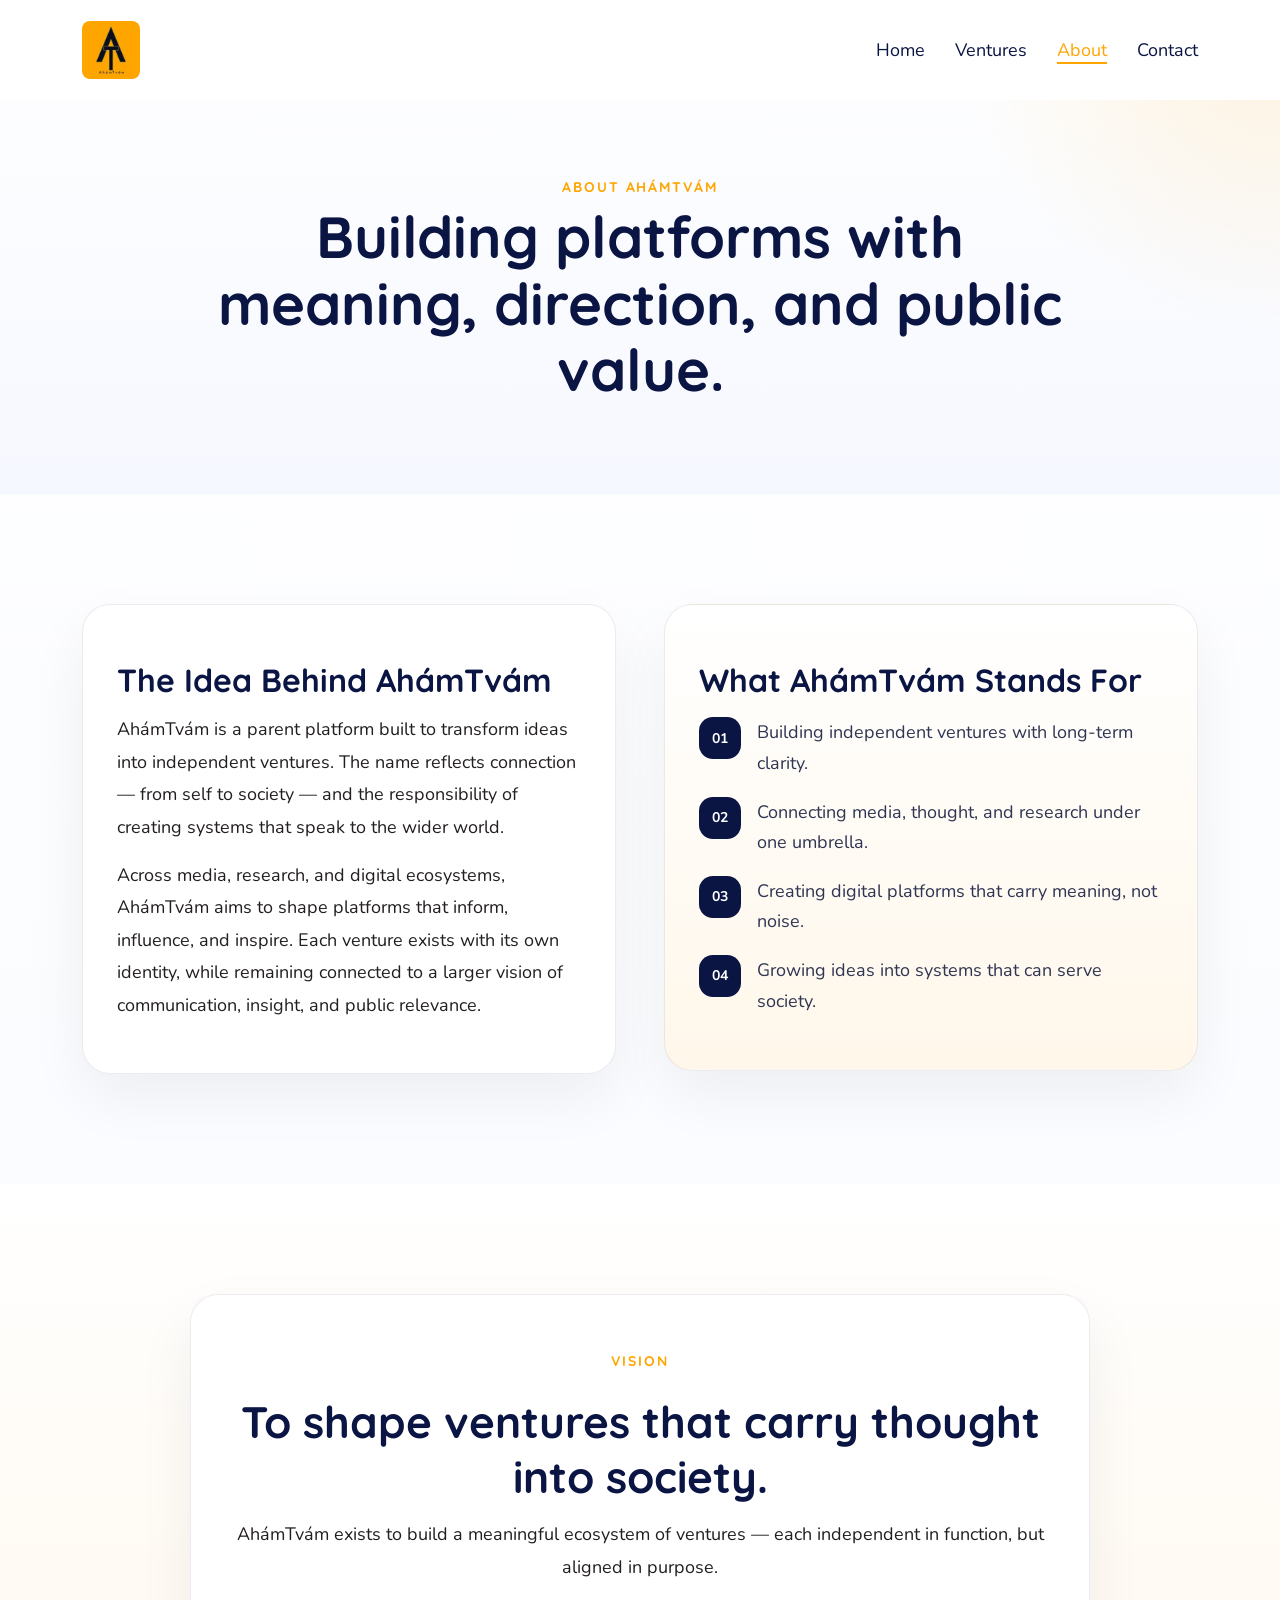
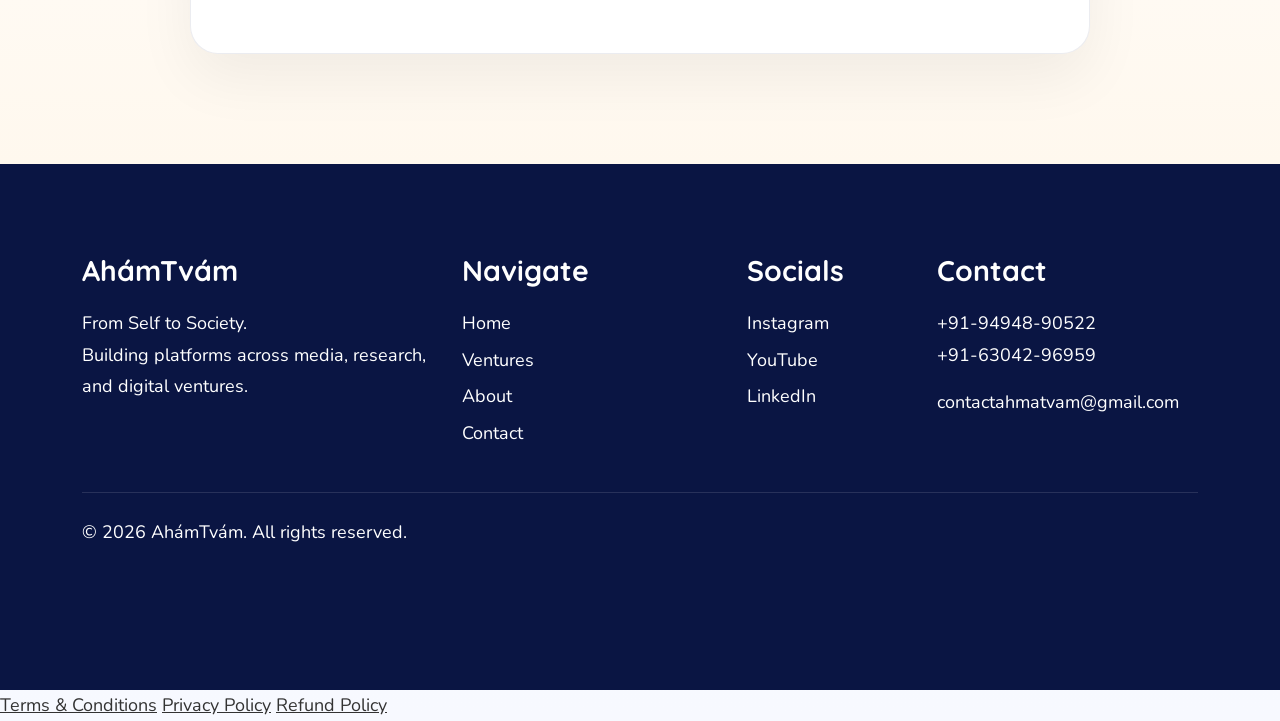
==== commit 281e73f1: "Add links to Terms, Privacy, and Refund policies about" ====
--- a/about.html
+++ b/about.html
@@ -152,3 +152,8 @@
     <script src="js/app.js"></script>
 </body>
 </html>
+
+<a href="terms.html">Terms & Conditions</a>
+<a href="privacy.html">Privacy Policy</a>
+<a href="refund.html">Refund Policy</a>
+
--- a/css/responsive.css
+++ b/css/responsive.css
@@ -2524,4 +2524,90 @@
         padding-top: 100px;
         padding-bottom: 100px;
     }
-}+}
+
+@media (max-width: 768px) {
+
+  .loading-text h1 {
+    font-size: 42px;
+    line-height: 1.2;
+    text-align: center;
+  }
+
+  .loading-text p {
+    font-size: 14px;
+    text-align: center;
+  }
+
+  .loader-wrapper {
+    padding: 0 20px;
+  }
+
+}
+
+@media (max-width: 768px) {
+
+  .header-area {
+    padding: 12px 16px;
+  }
+
+  .site-logo img {
+    width: 42px;
+  }
+
+  .header-btn {
+    display: none; /* hides big contact button */
+  }
+
+}
+
+@media (max-width: 768px) {
+
+  .hero-content h1 {
+    font-size: 32px;
+    line-height: 1.3;
+  }
+
+  .hero-content p {
+    font-size: 15px;
+  }
+
+}
+
+@media (max-width: 768px) {
+
+  .feature-card {
+    padding: 24px;
+  }
+
+  .feature-card h3 {
+    font-size: 20px;
+  }
+
+  .feature-card p {
+    font-size: 14px;
+  }
+
+}
+
+@media (max-width: 768px) {
+
+  .section-title h2 {
+    font-size: 28px;
+    line-height: 1.3;
+  }
+
+}
+
+@media (max-width: 768px) {
+
+  .footer-area {
+    padding: 40px 20px;
+    text-align: center;
+  }
+
+  .footer-area h3 {
+    font-size: 22px;
+  }
+
+}
--- a/css/ahamtvam-custom.css
+++ b/css/ahamtvam-custom.css
@@ -374,3 +374,173 @@
         align-items:flex-start;
     }
 }
+
+@media (max-width: 768px) {
+  /* Header */
+  .header-area,
+  .site-header,
+  header {
+    padding: 14px 18px;
+  }
+
+  .site-logo img,
+  .navbar-brand img,
+  .logo img {
+    width: 56px;
+    height: auto;
+  }
+
+  /* Top contact button */
+  .header-btn,
+  .contact-btn,
+  .miwlo-btn-pill,
+  .btn-contact {
+    padding: 12px 22px;
+    font-size: 16px;
+    border-radius: 14px;
+    min-width: auto;
+  }
+
+  /* Hamburger */
+  .menu-toggle,
+  .mobile-menu-toggle,
+  .hamburger-menu {
+    transform: scale(0.9);
+  }
+
+  /* Hero */
+  .hero-content h1,
+  .banner-content h1 {
+    font-size: 52px;
+    line-height: 1.05;
+    margin-bottom: 18px;
+  }
+
+  .hero-content p,
+  .banner-content p {
+    font-size: 16px;
+    line-height: 1.7;
+    margin-bottom: 22px;
+  }
+
+  /* Hero buttons */
+  .hero-actions,
+  .hero-btns,
+  .button-group {
+    gap: 14px;
+  }
+
+  .hero-actions a,
+  .hero-btns a,
+  .button-group a {
+    display: inline-flex;
+    justify-content: center;
+    align-items: center;
+    min-width: 180px;
+    padding: 14px 20px;
+    font-size: 16px;
+  }
+
+  /* Right intro card */
+  .intro-card,
+  .hero-card,
+  .ideas-card {
+    padding: 28px;
+    border-radius: 28px;
+  }
+
+  .intro-card h3,
+  .hero-card h3,
+  .ideas-card h3 {
+    font-size: 24px;
+    line-height: 1.2;
+  }
+
+  .intro-card p,
+  .hero-card p,
+  .ideas-card p,
+  .intro-card li {
+    font-size: 15px;
+    line-height: 1.8;
+  }
+
+  /* Section headings */
+  .section-title h2,
+  .section-heading,
+  .section-heading h2 {
+    font-size: 42px;
+    line-height: 1.12;
+  }
+
+  .section-subtitle,
+  .section-subheading {
+    font-size: 15px;
+    letter-spacing: 2px;
+  }
+
+  /* Venture / content cards */
+  .feature-card,
+  .venture-card,
+  .content-card,
+  .about-card,
+  .contact-card {
+    padding: 28px;
+    border-radius: 28px;
+  }
+
+  .feature-card h3,
+  .venture-card h3,
+  .content-card h3 {
+    font-size: 24px;
+    line-height: 1.25;
+  }
+
+  .feature-card p,
+  .venture-card p,
+  .content-card p,
+  .about-card p {
+    font-size: 15px;
+    line-height: 1.9;
+  }
+
+  /* Contact numbers/email */
+  .contact-card a,
+  .footer-contact a,
+  .footer-contact p,
+  .contact-info a,
+  .contact-info p {
+    font-size: 15px;
+    line-height: 1.8;
+    word-break: break-word;
+    overflow-wrap: anywhere;
+  }
+
+  /* Footer */
+  .footer-area,
+  footer {
+    padding: 56px 24px;
+  }
+
+  .footer-area h3,
+  footer h3 {
+    font-size: 22px;
+  }
+
+  .footer-area p,
+  footer p,
+  .footer-area a,
+  footer a {
+    font-size: 15px;
+    line-height: 1.9;
+  }
+}
+
+@media (max-width: 768px) {
+  .contact-phone,
+  .footer-phone,
+  .phone-list {
+    display: flex;
+    flex-direction: column;
+    gap: 8px;
+  }
+}
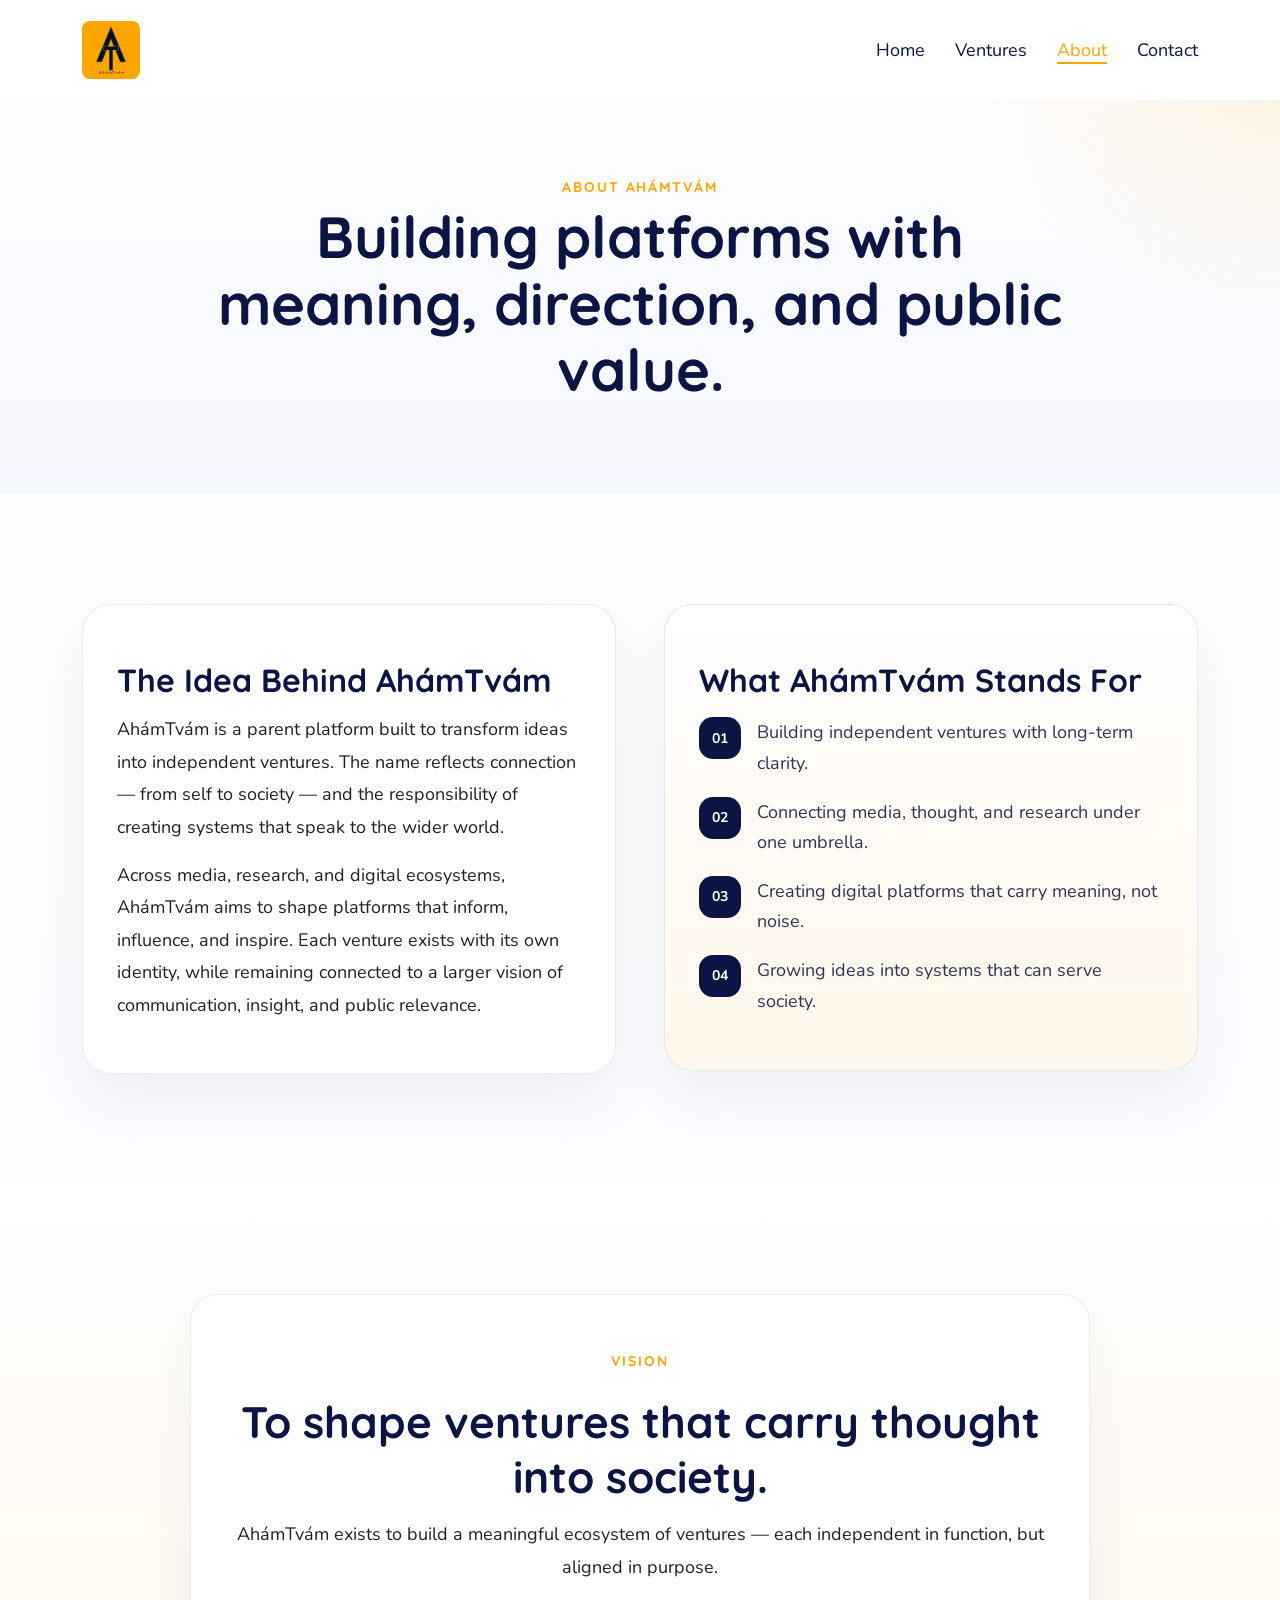
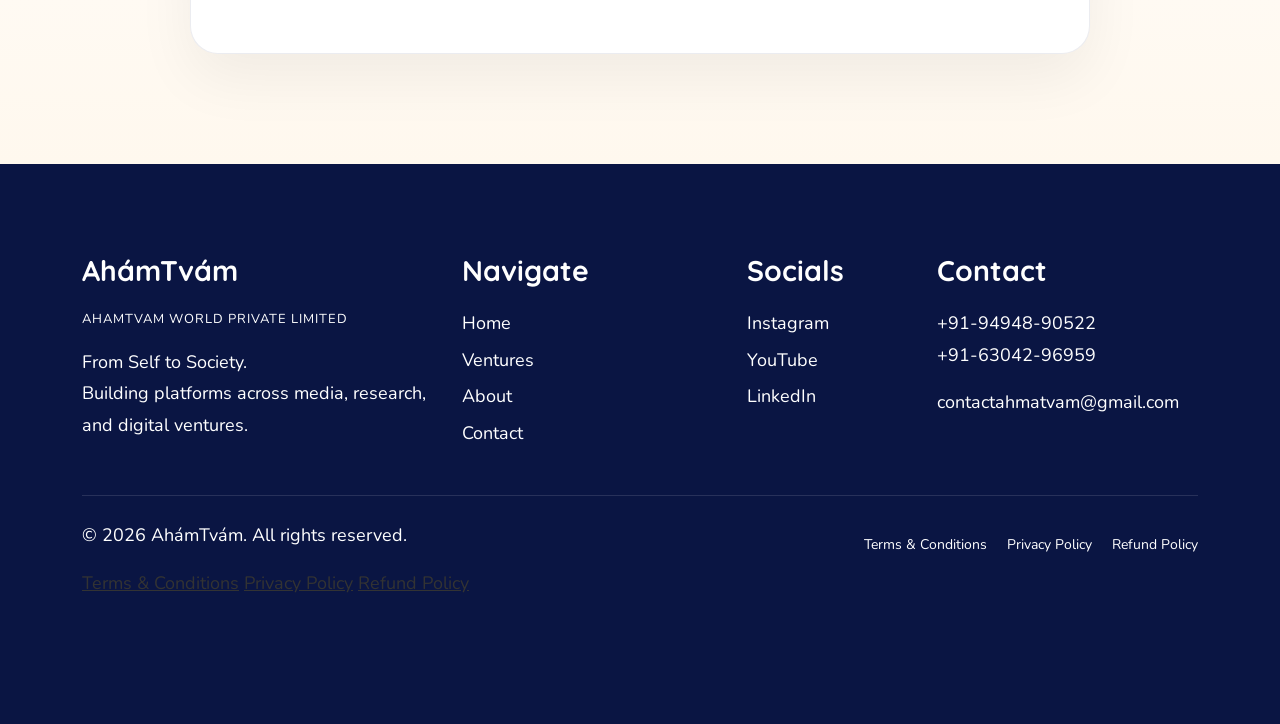
==== commit 52f831c8: "Update footer section with additional links" ====
--- a/about.html
+++ b/about.html
@@ -99,12 +99,15 @@
         </div>
     </section>
 
-    <div class="miwlo-footer-wrap ahamtvam-footer">
+        <div class="miwlo-footer-wrap ahamtvam-footer">
         <div class="container">
             <div class="row g-4">
                 <div class="col-lg-4 col-sm-12">
                     <div class="miwlo-footer-text">
                         <h3>AhámTvám</h3>
+                        <p style="font-size:13px; color:#cfcfcf; letter-spacing:1px; margin-top:8px;">
+                        AHAMTVAM WORLD PRIVATE LIMITED
+                        </p>
                         <p>From Self to Society.<br>Building platforms across media, research, and digital ventures.</p>
                     </div>
                 </div>
@@ -113,7 +116,7 @@
                         <h3>Navigate</h3>
                         <ul>
                             <li><a href="index.html">Home</a></li>
-                            <li><a href="index.html#ventures">Ventures</a></li>
+                            <li><a href="#ventures">Ventures</a></li>
                             <li><a href="about.html">About</a></li>
                             <li><a href="contact.html">Contact</a></li>
                         </ul>
@@ -137,7 +140,15 @@
                     </div>
                 </div>
             </div>
-            <div class="footer-bottom-note"><p>© 2026 AhámTvám. All rights reserved.</p></div>
+            <div class="footer-bottom-note">
+            <div class="footer-bottom-flex">
+                <p>© 2026 AhámTvám. All rights reserved.</p>
+
+                <div class="footer-policies">
+                  <a href="terms.html">Terms & Conditions</a>
+                  <a href="privacy.html">Privacy Policy</a>
+                  <a href="refund.html">Refund Policy</a>
+            </div>
         </div>
     </div>
 
--- a/css/responsive.css
+++ b/css/responsive.css
@@ -2611,3 +2611,48 @@
   }
 
 }
+
+@media only screen and (max-width: 767px){
+
+  /* LOGO */
+  .site-logo img,
+  .logo img{
+    width:85px !important;
+    max-width:85px !important;
+    height:auto !important;
+  }
+
+  /* HEADER SPACING */
+  .header-area,
+  .header__area,
+  .header-main,
+  .navbar{
+    padding-top:10px !important;
+    padding-bottom:10px !important;
+  }
+
+  /* CONTACT BUTTON */
+  .theme-btn,
+  .header-btn,
+  .contact-btn{
+    padding:12px 20px !important;
+    font-size:15px !important;
+    border-radius:16px !important;
+    min-height:auto !important;
+  }
+
+  /* HERO BUTTONS */
+  .hero-btn .theme-btn,
+  .banner-btn .theme-btn{
+    padding:14px 22px !important;
+    font-size:16px !important;
+  }
+
+  /* MOBILE MENU ICON */
+  .menu-icon,
+  .mobile-nav-toggler,
+  .menu-bar{
+    font-size:28px !important;
+  }
+
+}
--- a/css/ahamtvam-custom.css
+++ b/css/ahamtvam-custom.css
@@ -544,3 +544,33 @@
     gap: 8px;
   }
 }
+
+.footer-bottom-flex {
+  display: flex;
+  justify-content: space-between;
+  align-items: center;
+  flex-wrap: wrap;
+}
+
+.footer-policies a {
+  color: #ffffff;
+  margin-left: 15px;
+  text-decoration: none;
+  font-size: 14px;
+}
+
+.footer-policies a:hover {
+  color: #FFA500;
+}
+
+@media (max-width: 768px) {
+  .footer-bottom-flex {
+    flex-direction: column;
+    gap: 10px;
+    text-align: center;
+  }
+
+  .footer-policies a {
+    margin: 0 8px;
+  }
+}
